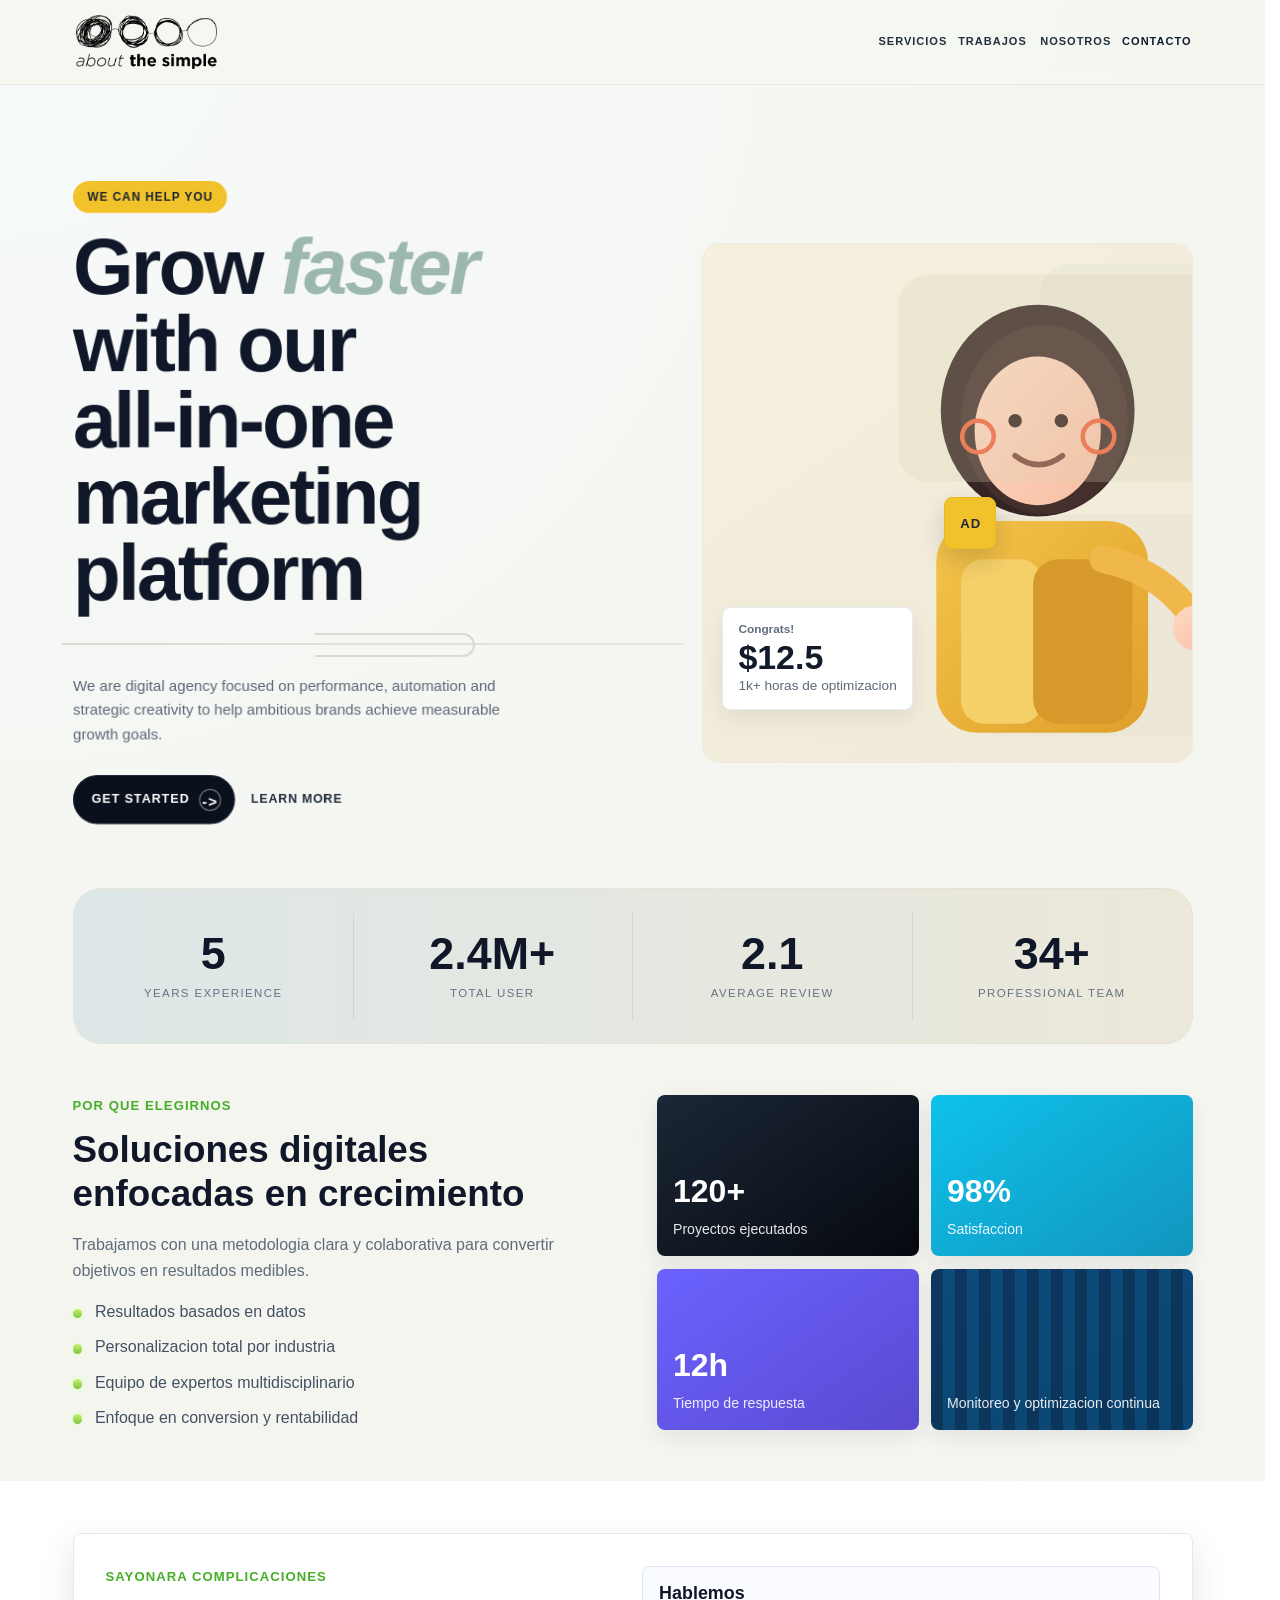
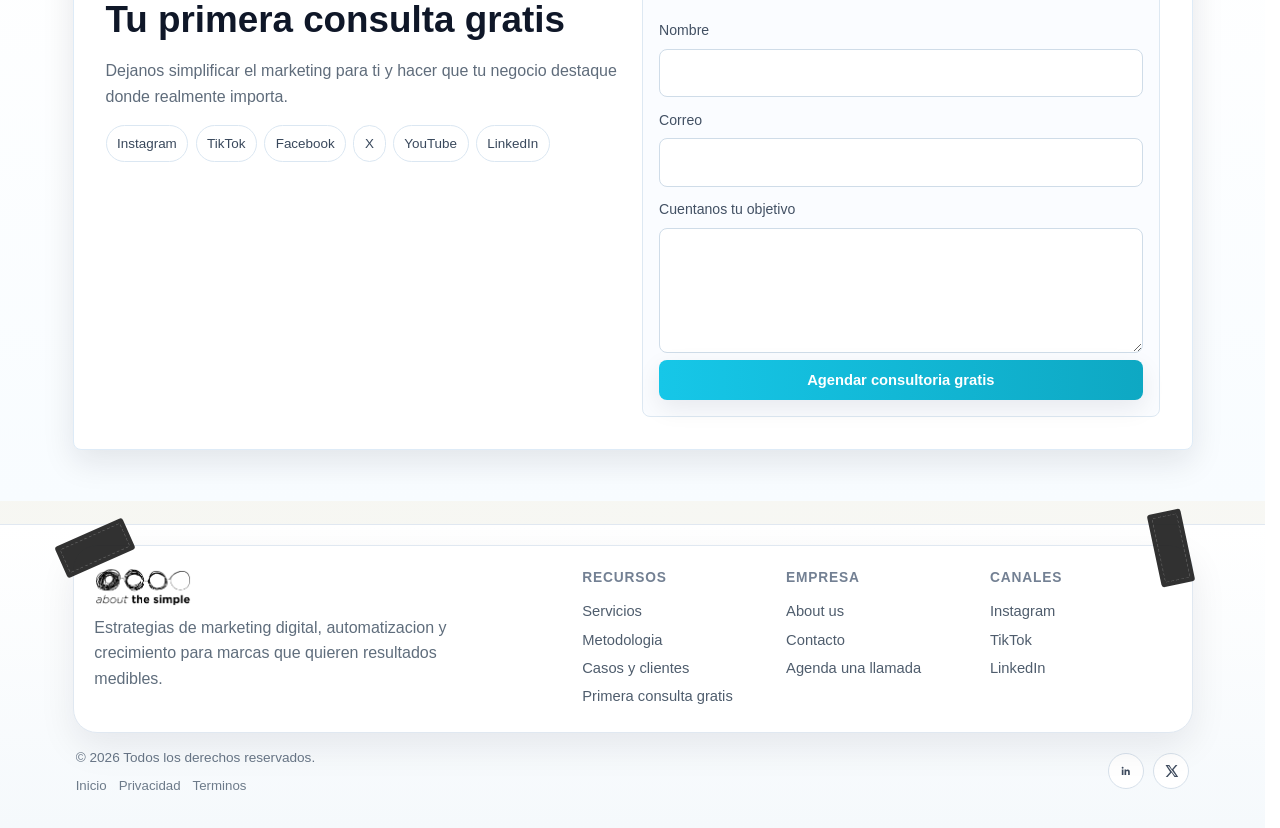
==== AboutTheSimple/index.html @ 00729fb2 "Cambios" ====
<!doctype html>
<html lang="es">

<head>
  <meta charset="utf-8" />
  <meta name="viewport" content="width=device-width, initial-scale=1" />
  <title>About the Simple | Marketing Digital Estrategico</title>
  <meta name="description"
    content="About the Simple impulsa marcas con estrategias digitales personalizadas: publicidad, contenido, estrategia, automatizacion, desarrollo web y hosting." />
  <meta name="keywords"
    content="marketing digital, estrategia digital, google ads, meta ads, seo, automatizacion, desarrollo web, hosting, panama" />
  <meta name="author" content="About the Simple" />
  <meta name="theme-color" content="#16c7e8" />
  <meta name="robots" content="index,follow,max-image-preview:large" />
  <link rel="canonical" href="https://aboutthesimple.com/" />

  <meta property="og:type" content="website" />
  <meta property="og:title" content="About the Simple | Menos ruido, mas impacto" />
  <meta property="og:description"
    content="Potenciamos marcas con estrategias digitales personalizadas y data-driven." />
  <meta property="og:url" content="https://aboutthesimple.com/" />
  <meta property="og:image" content="https://aboutthesimple.com/assets/hero-abstract.svg" />
  <meta property="og:locale" content="es_PA" />

  <meta name="twitter:card" content="summary_large_image" />
  <meta name="twitter:title" content="About the Simple | Marketing Digital Estrategico" />
  <meta name="twitter:description"
    content="Publicidad, contenido, estrategia, automatizacion y desarrollo web para crecer con resultados medibles." />
  <meta name="twitter:image" content="https://aboutthesimple.com/assets/hero-abstract.svg" />

  <link rel="preload" href="styles.css" as="style" />
  <link rel="stylesheet" href="styles.css" />
  <script defer src="script.js"></script>

  <script type="application/ld+json">
      {
        "@context": "https://schema.org",
        "@graph": [
          {
            "@type": "Organization",
            "@id": "https://aboutthesimple.com/#organization",
            "name": "About the Simple",
            "url": "https://aboutthesimple.com/",
            "logo": "https://aboutthesimple.com/assets/logo-client-01.svg",
            "email": "info@aboutthesimple.com",
            "telephone": "+50764019195",
            "sameAs": [
              "https://instagram.com/aboutthesimple",
              "https://www.tiktok.com/@about.thesimple",
              "https://facebook.com/aboutthesimple",
              "https://www.linkedin.com/company/aboutthesimple"
            ]
          },
          {
            "@type": "WebSite",
            "@id": "https://aboutthesimple.com/#website",
            "url": "https://aboutthesimple.com/",
            "name": "About the Simple",
            "publisher": {
              "@id": "https://aboutthesimple.com/#organization"
            }
          },
          {
            "@type": "Service",
            "serviceType": "Marketing Digital y Desarrollo Web",
            "provider": {
              "@id": "https://aboutthesimple.com/#organization"
            },
            "areaServed": "Panama",
            "hasOfferCatalog": {
              "@type": "OfferCatalog",
              "name": "Servicios Digitales",
              "itemListElement": [
                { "@type": "Offer", "name": "Consultoria estrategica" },
                { "@type": "Offer", "name": "Publicidad y performance" },
                { "@type": "Offer", "name": "SEO y contenido" },
                { "@type": "Offer", "name": "Desarrollo web y hosting" },
                { "@type": "Offer", "name": "Automatizacion y lead management" }
              ]
            }
          }
        ]
      }
    </script>
</head>

<body>
  <a class="skip-link" href="#contenido">Saltar al contenido</a>

  <!-- Header and primary navigation -->
  <header class="site-header" id="inicio">
    <div class="container nav-wrap">
      <nav class="floating-nav nav-left" aria-label="Navegacion izquierda">
        <a href="servicios.html">Servicios</a>
        <a href="trabajos.html">Trabajos</a>
      </nav>

      <a class="brand" href="index.html#inicio" aria-label="Ir al inicio de About the Simple">
        <img class="brand-logo" src="assets/about-the-simple-logo-transparent.png" width="794" height="324"
          alt="About the Simple" />
      </a>

      <nav class="floating-nav nav-right" aria-label="Navegacion derecha">
        <a href="nosotros.html">Nosotros</a>
        <a href="#contacto">Contacto</a>
      </nav>

      <button class="menu-toggle" type="button" aria-expanded="false" aria-controls="site-nav"
        aria-label="Abrir menu principal">
        <span></span>
        <span></span>
        <span></span>
      </button>

      <nav id="site-nav" class="site-nav" aria-label="Navegacion principal">
        <a href="servicios.html">Servicios</a>
        <a href="trabajos.html">Trabajos</a>
        <a href="nosotros.html">Nosotros</a>
        <a href="#contacto">Contacto</a>
      </nav>
    </div>
  </header>
  <button class="menu-backdrop" type="button" aria-label="Cerrar menu principal" hidden></button>

  <main id="contenido">
    <!-- Hero -->
    <section class="hero section">
      <div class="container hero-grid">
        <div class="hero-copy hero-bounce">
          <p class="hero-chip">WE CAN HELP YOU</p>
          <h1>
            Grow <span class="hero-highlight">faster</span> with our all-in-one marketing
            platform
          </h1>
          <div class="hero-flow" aria-hidden="true">
            <span></span>
          </div>
          <p class="lead">
            We are digital agency focused on performance, automation and strategic creativity to
            help ambitious brands achieve measurable growth goals.
          </p>
          <div class="hero-actions">
            <a class="hero-primary" href="#contacto">
              Get started
              <span aria-hidden="true">-></span>
            </a>
            <a class="hero-secondary" href="servicios.html">Learn more</a>
          </div>
        </div>

        <figure class="hero-media reveal">
          <img src="assets/hero-portrait.svg" width="640" height="460"
            alt="Mujer sonriendo representando crecimiento de marca y resultados de marketing" />
          <figcaption class="hero-note hero-note-metric">
            <small>Congrats!</small>
            <strong>$12.5</strong>
            <span>1k+ horas de optimizacion</span>
          </figcaption>
          <div class="hero-note hero-note-mini" aria-hidden="true">AD</div>
        </figure>
      </div>
    </section>

    <!-- Quick trust metrics -->
    <section class="stats-strip" aria-label="Metricas destacadas">
      <div class="container stats-shell reveal">
        <div class="stats-grid">
          <article class="stat reveal">
            <p class="stat-value" data-counter="12" data-suffix="">0</p>
            <p class="stat-label">Years experience</p>
          </article>
          <article class="stat reveal">
            <p class="stat-value" data-counter="5.6" data-suffix="M+" data-decimals="1">0</p>
            <p class="stat-label">Total user</p>
          </article>
          <article class="stat reveal">
            <p class="stat-value" data-counter="4.8" data-suffix="" data-decimals="1">0</p>
            <p class="stat-label">Average review</p>
          </article>
          <article class="stat reveal">
            <p class="stat-value" data-counter="80" data-suffix="+">0</p>
            <p class="stat-label">Professional team</p>
          </article>
        </div>
      </div>
    </section>

    <!-- Why choose us -->
    <section id="proceso" class="section">
      <div class="container split">
        <div class="reveal">
          <p class="eyebrow">Por que elegirnos</p>
          <h2>Soluciones digitales enfocadas en crecimiento</h2>
          <p>
            Trabajamos con una metodologia clara y colaborativa para convertir objetivos en
            resultados medibles.
          </p>
          <ul class="check-list">
            <li>Resultados basados en datos</li>
            <li>Personalizacion total por industria</li>
            <li>Equipo de expertos multidisciplinario</li>
            <li>Enfoque en conversion y rentabilidad</li>
          </ul>
        </div>

        <div class="kpi-grid reveal" aria-label="Indicadores destacados">
          <article class="kpi kpi-dark">
            <p>120+</p>
            <span>Proyectos ejecutados</span>
          </article>
          <article class="kpi kpi-cyan">
            <p>98%</p>
            <span>Satisfaccion</span>
          </article>
          <article class="kpi kpi-purple">
            <p>12h</p>
            <span>Tiempo de respuesta</span>
          </article>
          <article class="kpi kpi-image">
            <span>Monitoreo y optimizacion continua</span>
          </article>
        </div>
      </div>
    </section>

    <!-- Contact CTA -->
    <section id="contacto" class="section cta-section">
      <div class="container cta-shell reveal">
        <div>
          <p class="eyebrow">Sayonara complicaciones</p>
          <h2>Tu primera consulta gratis</h2>
          <p>
            Dejanos simplificar el marketing para ti y hacer que tu negocio destaque donde
            realmente importa.
          </p>
          <ul class="social-list" aria-label="Redes sociales de About the Simple">
            <li><a href="https://instagram.com/aboutthesimple" aria-label="Instagram">Instagram</a></li>
            <li><a href="https://tiktok.com/@about.thesimple" aria-label="TikTok">TikTok</a></li>
            <li><a href="https://facebook.com/aboutthesimple" aria-label="Facebook">Facebook</a></li>
            <li><a href="https://x.com/aboutthesimple" aria-label="X">X</a></li>
            <li><a href="https://youtube.com/@aboutthesimple" aria-label="YouTube">YouTube</a></li>
            <li><a href="https://linkedin.com/company/aboutthesimple" aria-label="LinkedIn">LinkedIn</a></li>
          </ul>
        </div>

        <form class="contact-form" action="#" method="post" novalidate>
          <h3>Hablemos</h3>
          <label for="nombre">Nombre</label>
          <input id="nombre" name="nombre" type="text" autocomplete="name" required />

          <label for="correo">Correo</label>
          <input id="correo" name="correo" type="email" autocomplete="email" required />

          <label for="mensaje">Cuentanos tu objetivo</label>
          <textarea id="mensaje" name="mensaje" rows="4" required></textarea>

          <button class="btn" type="submit">Agendar consultoria gratis</button>
        </form>
      </div>
    </section>
  </main>

  <footer class="site-footer taped-footer">
    <div class="container taped-shell reveal">
      <span class="tape tape-left" aria-hidden="true"></span>
      <span class="tape tape-right" aria-hidden="true"></span>

      <div class="taped-main">
        <div class="taped-brand">
          <a class="brand-link" href="index.html#inicio" aria-label="About the Simple">
            <img class="brand-logo brand-logo-footer" src="assets/about-the-simple-logo-transparent.png" width="794"
              height="324" alt="About the Simple" />
          </a>
          <p>
            Estrategias de marketing digital, automatizacion y crecimiento para marcas que quieren
            resultados medibles.
          </p>
        </div>

        <div class="taped-links">
          <div>
            <h4>Recursos</h4>
            <a href="servicios.html">Servicios</a>
            <a href="#proceso">Metodologia</a>
            <a href="trabajos.html">Casos y clientes</a>
            <a href="#contacto">Primera consulta gratis</a>
          </div>
          <div>
            <h4>Empresa</h4>
            <a href="nosotros.html">About us</a>
            <a href="mailto:info@aboutthesimple.com">Contacto</a>
            <a href="#contacto">Agenda una llamada</a>
          </div>
          <div>
            <h4>Canales</h4>
            <a href="https://instagram.com/aboutthesimple">Instagram</a>
            <a href="https://tiktok.com/@about.thesimple">TikTok</a>
            <a href="https://linkedin.com/company/aboutthesimple">LinkedIn</a>
          </div>
        </div>
      </div>
    </div>

    <div class="container taped-bottom">
      <div class="bottom-left">
        <p>&copy; <span id="year"></span> Todos los derechos reservados.</p>
        <div class="legal-links">
          <a href="#inicio">Inicio</a>
          <a href="#contacto">Privacidad</a>
          <a href="#contacto">Terminos</a>
        </div>
      </div>

      <div class="footer-social">
        <a href="https://linkedin.com/company/aboutthesimple" target="_blank" rel="noopener noreferrer"
          aria-label="LinkedIn de About the Simple" title="LinkedIn">
          <svg viewBox="0 0 24 24" aria-hidden="true">
            <path
              d="M6.94 8.5a1.44 1.44 0 1 1 0-2.88 1.44 1.44 0 0 1 0 2.88ZM5.7 9.9h2.5v8.2H5.7V9.9Zm4.04 0h2.4v1.12h.03c.34-.64 1.17-1.32 2.42-1.32 2.6 0 3.08 1.7 3.08 3.92v4.48h-2.5v-3.97c0-.95-.02-2.17-1.33-2.17-1.33 0-1.54 1.03-1.54 2.1v4.04h-2.56V9.9Z" />
          </svg>
        </a>
        <a href="https://x.com/aboutthesimple" target="_blank" rel="noopener noreferrer"
          aria-label="X de About the Simple" title="X">
          <svg viewBox="0 0 24 24" aria-hidden="true">
            <path
              d="M18.9 3h2.8l-6.1 7 7.2 11h-5.6l-4.4-6.8-5.9 6.8H4.1l6.6-7.6L3.8 3h5.7l4 6.2L18.9 3Zm-1 16.2h1.6L8.7 4.7H7l10.9 14.5Z" />
          </svg>
        </a>
      </div>
    </div>
  </footer>
</body>

</html>
---- AboutTheSimple/styles.css ----
:root {
  --bg: #ffffff;
  --bg-soft: #f2f5f8;
  --surface: #ffffff;
  --text: #0f1728;
  --muted: #5f6c7b;
  --border: #d8e0e8;
  --accent: #16c7e8;
  --accent-soft: #e5fbff;
  --accent-lime: #c5f26f;
  --accent-purple: #6a5eff;
  --shadow-soft: 0 12px 32px rgba(15, 23, 40, 0.1);
  --shadow-card: 0 8px 24px rgba(8, 15, 35, 0.08);
  --radius: 8px;
  --container: min(1120px, 92vw);
  --space-1: clamp(0.6rem, 1vw, 0.85rem);
  --space-2: clamp(0.9rem, 1.5vw, 1.25rem);
  --space-3: clamp(1.2rem, 2vw, 1.75rem);
  --space-4: clamp(1.8rem, 2.8vw, 2.5rem);
  --space-5: clamp(2.4rem, 4vw, 4.2rem);
}

/* Base reset and page scaffolding */
*,
*::before,
*::after {
  box-sizing: border-box;
}

html {
  scroll-behavior: smooth;
  scrollbar-gutter: stable;
}

body {
  margin: 0;
  font-family: "Sora", "Space Grotesk", "Aptos", "Trebuchet MS", sans-serif;
  color: var(--text);
  background: radial-gradient(circle at 0% 0%, #f7fafb 0%, #f4f5ef 45%, #f8f8f5 100%) no-repeat;
  line-height: 1.6;
}

body.nav-open {
  overflow: hidden;
  touch-action: none;
}

img {
  display: block;
  max-width: 100%;
  height: auto;
}

a {
  color: inherit;
  text-decoration: none;
}

.container {
  width: var(--container);
  margin-inline: auto;
}

.section {
  padding: var(--space-5) 0;
}

.section-soft {
  background: var(--bg-soft);
}

.skip-link {
  position: absolute;
  left: 0;
  top: -100%;
  background: var(--text);
  color: #fff;
  padding: 0.7rem 1rem;
  z-index: 9999;
}

.skip-link:focus {
  top: 0;
}

.site-header {
  position: sticky;
  top: 0;
  z-index: 120;
  background: rgba(246, 247, 241, 0.82);
  backdrop-filter: blur(6px);
  border-bottom: 1px solid #e8e9e0;
}

.nav-wrap {
  position: relative;
  display: flex;
  align-items: center;
  justify-content: flex-start;
  gap: 0.32rem;
  min-height: 84px;
}

.brand {
  position: static;
  display: inline-flex;
  align-items: center;
  justify-content: center;
  line-height: 0;
  order: 1;
  margin-right: auto;
}

.brand-logo {
  display: block;
  width: auto;
  height: 60px;
  filter: invert(1);
}

.brand-logo-footer {
  height: 40px;
}

.brand-mark {
  width: 18px;
  height: 18px;
  border-radius: 2px;
  background: linear-gradient(135deg, #f2c62f 0%, #dbac0b 100%);
  transform: rotate(45deg);
}

.floating-nav {
  position: static;
  display: flex;
  align-items: center;
  gap: clamp(0.28rem, 0.7vw, 0.62rem);
}

.nav-left {
  order: 2;
  margin-right: 0.2rem;
}

.nav-right {
  order: 3;
  margin-left: 0.2rem;
}

.floating-nav a {
  color: #222f40;
  font-weight: 700;
  font-size: 0.69rem;
  letter-spacing: 0.09em;
  text-transform: uppercase;
  white-space: nowrap;
  padding: 0.14rem 0.06rem;
  border: 0;
  background: transparent;
  transition: color 0.25s ease;
}

.floating-nav a:hover,
.floating-nav a.is-active {
  color: #101b2f;
}

.site-nav {
  position: fixed;
  top: 0;
  right: 0;
  width: min(280px, 82vw);
  height: 100dvh;
  display: flex;
  flex-direction: column;
  align-items: stretch;
  gap: 0.35rem;
  padding: 5.1rem 1rem 1rem;
  background: rgba(255, 255, 255, 0.97);
  backdrop-filter: blur(9px);
  border-left: 1px solid #dbe5ee;
  box-shadow: -24px 0 40px rgba(15, 23, 42, 0.13);
  transform: translateX(106%);
  opacity: 0;
  pointer-events: none;
  transition:
    transform 0.45s cubic-bezier(0.22, 1, 0.36, 1),
    opacity 0.3s ease;
  z-index: 75;
}

.site-nav.is-open {
  transform: translateX(0);
  opacity: 1;
  pointer-events: auto;
}

.site-nav a {
  color: #4e5a68;
  font-weight: 600;
  font-size: 1rem;
  padding: 0.75rem 0.7rem;
  border-radius: 8px;
  background: #ffffff;
  border: 1px solid #e2e9f0;
  box-shadow: 0 4px 14px rgba(15, 23, 42, 0.05);
  transform: translateX(18px);
  opacity: 0;
  transition:
    color 0.2s ease,
    transform 0.35s ease,
    opacity 0.35s ease,
    background-color 0.2s ease;
}

.site-nav a:hover,
.site-nav a.is-active {
  color: var(--text);
  background: #f4fbff;
}

.site-nav.is-open a {
  transform: translateX(0);
  opacity: 1;
}

.site-nav.is-open a:nth-child(1) {
  transition-delay: 0.08s;
}

.site-nav.is-open a:nth-child(2) {
  transition-delay: 0.14s;
}

.site-nav.is-open a:nth-child(3) {
  transition-delay: 0.2s;
}

.site-nav.is-open a:nth-child(4) {
  transition-delay: 0.26s;
}

.site-nav.is-open a:nth-child(5) {
  transition-delay: 0.32s;
}

.site-nav .btn {
  margin-top: 0.35rem;
  text-decoration: none;
  color: #fff;
  border: 0;
  box-shadow: var(--shadow-card);
}

.site-nav .btn:hover,
.site-nav .btn:focus-visible,
.site-nav .btn.is-active {
  color: #fff;
  background: linear-gradient(90deg, var(--accent) 0%, #0ea8c3 100%);
}

.menu-toggle {
  display: none;
  width: 44px;
  height: 44px;
  border-radius: var(--radius);
  border: 1px solid #dce7f1;
  background: rgba(255, 255, 255, 0.96);
  padding: 0.7rem;
  cursor: pointer;
  position: fixed;
  top: 18px;
  right: max(1.1rem, calc((100vw - var(--container)) / 2));
  z-index: 95;
  transition:
    background-color 0.2s ease,
    border-color 0.2s ease,
    opacity 0.35s ease,
    transform 0.45s cubic-bezier(0.22, 1, 0.36, 1);
}

.menu-toggle span {
  display: block;
  position: absolute;
  left: 10px;
  width: 22px;
  height: 2px;
  margin: 0;
  background: #243046;
  transition: transform 0.3s ease, opacity 0.2s ease, top 0.2s ease;
}

.menu-toggle span:nth-child(1) {
  top: 13px;
}

.menu-toggle span:nth-child(2) {
  top: 20px;
}

.menu-toggle span:nth-child(3) {
  top: 27px;
}

.menu-toggle.is-open {
  background: rgba(255, 255, 255, 0.96);
  border-color: #dce7f1;
}

.menu-toggle.is-open span:nth-child(1) {
  top: 20px;
  transform: rotate(45deg);
}

.menu-toggle.is-open span:nth-child(2) {
  opacity: 0;
}

.menu-toggle.is-open span:nth-child(3) {
  top: 20px;
  transform: rotate(-45deg);
}

.menu-backdrop {
  position: fixed;
  inset: 0;
  border: 0;
  padding: 0;
  background: rgba(7, 15, 29, 0.3);
  backdrop-filter: blur(2px);
  opacity: 0;
  pointer-events: none;
  transition: opacity 0.28s ease;
  z-index: 70;
}

.menu-backdrop.is-open {
  opacity: 1;
  pointer-events: auto;
}

/* Hero */
.hero {
  position: relative;
  padding-top: clamp(2.8rem, 7.5vw, 6.1rem);
  padding-bottom: clamp(2.6rem, 5vw, 4rem);
}

.hero-grid {
  display: grid;
  grid-template-columns: 1.08fr 0.92fr;
  align-items: center;
  gap: clamp(2rem, 4.2vw, 3.4rem);
}

.hero-bounce {
  opacity: 0;
  will-change: transform, opacity;
  animation: hero-slide-bounce 1.15s cubic-bezier(0.22, 1, 0.36, 1) 0.12s forwards;
}

.hero-chip {
  display: inline-flex;
  align-items: center;
  margin: 0 0 1rem;
  padding: 0.42rem 0.9rem;
  border-radius: 999px;
  background: #f2c22a;
  color: #1d2431;
  font-weight: 800;
  font-size: 0.74rem;
  letter-spacing: 0.08em;
  text-transform: uppercase;
}

.eyebrow {
  margin: 0 0 0.7rem;
  color: #44af26;
  font-weight: 700;
  font-size: 0.82rem;
  text-transform: uppercase;
  letter-spacing: 0.08em;
}

h1,
h2,
h3 {
  margin: 0;
  font-family: "Space Grotesk", "Sora", "Aptos", sans-serif;
  line-height: 1.2;
  text-wrap: balance;
}

h1 {
  font-size: clamp(2.4rem, 6.1vw, 5.35rem);
  line-height: 0.98;
  letter-spacing: -0.035em;
  max-width: 9.8ch;
}

.hero-highlight {
  color: #9bb7b0;
  font-style: italic;
  font-weight: 700;
}

.hero-flow {
  margin: 1.45rem 0 1.2rem;
  height: 20px;
  position: relative;
}

.hero-flow::before {
  content: "";
  position: absolute;
  left: -2%;
  right: -6%;
  top: 8px;
  height: 2px;
  background: linear-gradient(90deg, #d8dad4, #e6e7de);
}

.hero-flow span {
  position: absolute;
  left: 42%;
  top: -2px;
  width: 160px;
  height: 24px;
  border: 2px solid #d8dad4;
  border-left: 0;
  border-radius: 0 999px 999px 0;
  background: transparent;
}

h2 {
  font-size: clamp(1.55rem, 3vw, 2.3rem);
  margin-bottom: 1rem;
}

h3 {
  font-size: 1.12rem;
  margin-bottom: 0.5rem;
}

p {
  margin: 0;
  color: var(--muted);
}

.lead {
  margin-top: 0.3rem;
  max-width: 52ch;
  color: #5f6878;
  font-size: 0.94rem;
}

.hero-actions {
  display: flex;
  flex-wrap: wrap;
  align-items: center;
  gap: 1rem;
  margin-top: 1.8rem;
}

.hero-primary {
  display: inline-flex;
  align-items: center;
  gap: 0.58rem;
  background: #0b111c;
  color: #fff;
  border-radius: 999px;
  border: 1px solid #151e2e;
  padding: 0.78rem 0.82rem 0.78rem 1.1rem;
  font-weight: 700;
  font-size: 0.78rem;
  letter-spacing: 0.08em;
  text-transform: uppercase;
}

.hero-primary span {
  display: inline-grid;
  place-items: center;
  width: 22px;
  height: 22px;
  border-radius: 999px;
  border: 1px solid rgba(255, 255, 255, 0.45);
  font-size: 0.94rem;
}

.hero-secondary {
  color: #202d3d;
  font-weight: 700;
  letter-spacing: 0.07em;
  text-transform: uppercase;
  font-size: 0.77rem;
}

.hero-secondary:hover,
.hero-secondary:focus-visible {
  color: #0f1728;
}

.btn {
  display: inline-flex;
  align-items: center;
  justify-content: center;
  gap: 0.45rem;
  background: linear-gradient(90deg, var(--accent) 0%, #0ea8c3 100%);
  color: #fff;
  border: 0;
  border-radius: var(--radius);
  padding: 0.75rem 1.15rem;
  font-weight: 700;
  font-size: 0.92rem;
  cursor: pointer;
  box-shadow: var(--shadow-card);
  transition: transform 0.2s ease, box-shadow 0.2s ease;
}

.btn:hover,
.btn:focus-visible {
  transform: translateY(-1px);
  box-shadow: 0 12px 24px rgba(22, 199, 232, 0.25);
}

.btn-sm {
  padding: 0.62rem 0.9rem;
  font-size: 0.85rem;
}

.btn-ghost {
  margin-top: 1.2rem;
  background: #fff;
  color: #0f1728;
  border: 1px solid #cfdae5;
  box-shadow: none;
}

.text-link {
  color: #334155;
  text-decoration: underline;
  text-decoration-color: #bccad8;
  text-underline-offset: 3px;
  font-weight: 600;
}

.hero-media {
  margin: 0;
  position: relative;
  border-radius: 18px;
  overflow: hidden;
  background: linear-gradient(145deg, #eee7d2, #f7f5eb);
  border: 1px solid #eee9d9;
  min-height: 520px;
  display: grid;
  align-items: end;
}

.hero-media::before {
  content: "";
  position: absolute;
  top: 6%;
  right: -10%;
  width: 70%;
  height: 40%;
  border-radius: 30px;
  background: rgba(215, 208, 177, 0.25);
}

.hero-media img {
  border-radius: 0;
  box-shadow: none;
  border: 0;
  width: 100%;
  height: 100%;
  object-fit: cover;
}

.hero-note {
  position: absolute;
  left: clamp(0.6rem, 2vw, 1.2rem);
  bottom: 10%;
  background: #fff;
  border-radius: var(--radius);
  border: 1px solid #e5ebf1;
  box-shadow: var(--shadow-card);
  padding: 0.75rem 0.95rem;
  color: #2a3a4b;
  font-weight: 600;
}

.hero-note span {
  display: block;
  font-weight: 400;
  color: #5b6978;
  font-size: 0.85rem;
}

.hero-note-metric small {
  display: block;
  font-size: 0.74rem;
  color: #5f6d7f;
}

.hero-note-metric strong {
  display: block;
  margin-top: 0.12rem;
  font-size: 2.12rem;
  color: #121b2a;
  line-height: 1;
}

.hero-note-mini {
  left: auto;
  right: 40%;
  bottom: 41%;
  width: 52px;
  height: 52px;
  display: grid;
  place-items: center;
  font-size: 0.82rem;
  letter-spacing: 0.08em;
  font-weight: 800;
  color: #1f2a3c;
  background: #f2c22a;
  border-color: #e8ba24;
  box-shadow: 0 10px 24px rgba(36, 38, 45, 0.18);
}

.stats-strip {
  background: transparent;
  border: 0;
}

.stats-shell {
  border-radius: 28px;
  overflow: hidden;
  border: 1px solid #e4e2d6;
  background: linear-gradient(90deg, #dde7e7 0%, #ece8da 100%);
}

.stats-grid {
  min-height: 154px;
  display: grid;
  align-items: center;
  grid-template-columns: repeat(4, 1fr);
  gap: 0;
}

.stat {
  text-align: center;
  padding: 1.1rem 0.9rem;
  border-right: 1px solid rgba(54, 69, 86, 0.1);
}

.stat:last-child {
  border-right: 0;
}

.stat-value {
  margin-bottom: 0.55rem;
  color: var(--text);
  font-weight: 800;
  font-size: clamp(1.9rem, 4vw, 2.8rem);
  line-height: 1;
}

.stat-label {
  font-size: 0.72rem;
  color: #667384;
  letter-spacing: 0.12em;
  text-transform: uppercase;
}

/* Shared card and grid patterns */
.split {
  display: grid;
  grid-template-columns: repeat(2, minmax(0, 1fr));
  gap: clamp(1.4rem, 4vw, 3rem);
}

.stack {
  display: grid;
  gap: 0.9rem;
}

.about-stack {
  perspective: 1000px;
}

.about-stack .surface-card {
  transform-origin: top center;
  will-change: transform, opacity, clip-path;
}

.surface-card {
  position: relative;
  overflow: hidden;
  padding: 1.1rem;
  border-radius: var(--radius);
  border: 1px solid #e2e9f0;
  background: #fff;
  box-shadow: var(--shadow-card);
}

.surface-card::after,
.service-card::after {
  content: "";
  position: absolute;
  inset: -40% auto -40% -60%;
  width: 44%;
  background: linear-gradient(95deg, transparent 0%, rgba(255, 255, 255, 0.55) 50%, transparent 100%);
  transform: translateX(-160%) rotate(8deg);
  transition: transform 0.85s ease;
  pointer-events: none;
}

.section-head {
  max-width: 76ch;
  margin-bottom: 1.7rem;
}

.service-grid {
  display: grid;
  grid-template-columns: repeat(2, minmax(0, 1fr));
  gap: 1rem;
}

.service-card {
  position: relative;
  overflow: hidden;
  padding: 1.2rem;
  border-radius: var(--radius);
  border: 1px solid #dce5ee;
  background: #fff;
  box-shadow: var(--shadow-card);
}

.service-card p {
  margin-bottom: 0.85rem;
}

.tag-flow {
  margin: 1.4rem 0 0;
  padding: 0;
  list-style: none;
  display: flex;
  flex-wrap: wrap;
  gap: 0.7rem;
}

.tag-flow li {
  border-radius: var(--radius);
  background: #f7fbff;
  border: 1px solid #dbe9f4;
  padding: 0.55rem 0.72rem;
  font-size: 0.86rem;
  color: #435265;
}

.check-list {
  list-style: none;
  padding: 0;
  margin: 1rem 0 0;
  display: grid;
  gap: 0.6rem;
}

.check-list li {
  position: relative;
  padding-left: 1.4rem;
  color: #445163;
}

.check-list li::before {
  content: "";
  position: absolute;
  left: 0;
  top: 0.6rem;
  width: 0.6rem;
  height: 0.6rem;
  border-radius: 50%;
  background: linear-gradient(180deg, var(--accent-lime), #7ec53b);
  box-shadow: 0 0 0 4px #eef8e4;
}

.kpi-grid {
  display: grid;
  grid-template-columns: repeat(2, minmax(0, 1fr));
  gap: 0.8rem;
}

.kpi {
  min-height: 152px;
  border-radius: var(--radius);
  color: #fff;
  padding: 1rem;
  display: grid;
  align-content: end;
  box-shadow: var(--shadow-card);
}

.kpi p {
  font-size: 2rem;
  font-weight: 800;
  color: #fff;
}

.kpi span {
  color: rgba(255, 255, 255, 0.9);
  font-size: 0.88rem;
}

.kpi-dark {
  background: linear-gradient(145deg, #1b2736, #06090f);
}

.kpi-cyan {
  background: linear-gradient(145deg, #0ec2eb, #1295be);
}

.kpi-purple {
  background: linear-gradient(145deg, #6b62ff, #5a4ad0);
}

.kpi-image {
  background:
    linear-gradient(145deg, rgba(15, 30, 64, 0.45), rgba(8, 22, 50, 0.45)),
    repeating-linear-gradient(
      90deg,
      #0c4c79 0,
      #0c4c79 12px,
      #0d6ea9 12px,
      #0d6ea9 24px
    );
}

.logo-grid {
  display: grid;
  grid-template-columns: repeat(3, minmax(0, 1fr));
  gap: 0.9rem;
}

.logo-card {
  width: 100%;
  border: 1px solid #dde5ee;
  border-radius: var(--radius);
  box-shadow: var(--shadow-card);
  background: #fff;
}

.surface-card,
.service-card,
.kpi,
.logo-card {
  transition:
    transform 0.45s cubic-bezier(0.22, 1, 0.36, 1),
    box-shadow 0.45s cubic-bezier(0.22, 1, 0.36, 1),
    border-color 0.3s ease;
  will-change: transform;
}

.surface-card:hover,
.service-card:hover,
.logo-card:hover,
.kpi:hover {
  transform: translateY(-7px) scale(1.01);
  box-shadow: 0 18px 36px rgba(8, 15, 35, 0.14);
}

.surface-card:hover::after,
.service-card:hover::after {
  transform: translateX(340%) rotate(8deg);
}

.surface-card:hover,
.service-card:hover,
.logo-card:hover {
  border-color: #c7d9e8;
}

.cta-section {
  background: linear-gradient(180deg, #ffffff 0%, #f8fcff 100%);
}

.cta-shell {
  border: 1px solid #deebf7;
  border-radius: var(--radius);
  background: #fff;
  box-shadow: var(--shadow-soft);
  padding: clamp(1.2rem, 3vw, 2rem);
  display: grid;
  grid-template-columns: 1fr 1fr;
  gap: 1.2rem;
}

.social-list {
  margin: 1rem 0 0;
  list-style: none;
  padding: 0;
  display: flex;
  flex-wrap: wrap;
  gap: 0.45rem;
}

.social-list a {
  display: inline-flex;
  align-items: center;
  border: 1px solid #dbe7f2;
  border-radius: 999px;
  padding: 0.42rem 0.66rem;
  font-size: 0.84rem;
  color: #39485c;
}

.contact-form {
  border: 1px solid #dde8f2;
  border-radius: var(--radius);
  background: #fafcff;
  padding: 1rem;
  display: grid;
  gap: 0.45rem;
}

.contact-form h3 {
  margin-bottom: 0.25rem;
}

.contact-form label {
  font-size: 0.88rem;
  color: #425063;
  margin-top: 0.25rem;
}

.contact-form input,
.contact-form textarea {
  width: 100%;
  border: 1px solid #cfdce8;
  border-radius: 8px;
  font: inherit;
  padding: 0.65rem 0.72rem;
  background: #fff;
}

.contact-form input:focus-visible,
.contact-form textarea:focus-visible,
.btn:focus-visible,
.hero-primary:focus-visible,
.floating-nav a:focus-visible,
.site-nav a:focus-visible,
.text-link:focus-visible,
.social-list a:focus-visible {
  outline: 3px solid rgba(22, 199, 232, 0.28);
  outline-offset: 2px;
}

.taped-footer {
  margin-top: 1.4rem;
  border-top: 1px solid #e1e8f1;
  padding: 1.3rem 0 2rem;
  background: linear-gradient(180deg, #ffffff 0%, #f5f9fc 100%);
}

.taped-shell {
  position: relative;
  border-radius: 24px;
  border: 1px solid #e0e8f1;
  background: #ffffff;
  box-shadow: 0 14px 36px rgba(8, 15, 35, 0.08);
  padding: clamp(1rem, 2vw, 1.3rem);
}

.tape {
  position: absolute;
  top: -15px;
  width: 74px;
  height: 34px;
  background: #222;
  opacity: 0.93;
  pointer-events: none;
  border-radius: 3px;
}

.tape::before {
  content: "";
  position: absolute;
  inset: 4px;
  border: 1px dashed rgba(255, 255, 255, 0.18);
  border-radius: 2px;
}

.tape-left {
  left: -16px;
  transform: rotate(-24deg);
}

.tape-right {
  right: -16px;
  transform: rotate(78deg);
}

.taped-main {
  display: grid;
  grid-template-columns: minmax(0, 1.1fr) minmax(0, 1.4fr);
  gap: clamp(1rem, 2vw, 2rem);
  align-items: start;
}

.brand-link {
  display: inline-flex;
  align-items: center;
  line-height: 0;
  margin-bottom: 0.45rem;
}

.taped-brand p {
  max-width: 44ch;
  color: #5f6d7c;
}

.taped-links {
  display: grid;
  grid-template-columns: repeat(3, minmax(0, 1fr));
  gap: clamp(0.9rem, 1.8vw, 1.6rem);
}

.taped-links h4 {
  margin: 0 0 0.55rem;
  font-size: 0.86rem;
  text-transform: uppercase;
  letter-spacing: 0.06em;
  color: #738093;
}

.taped-links a {
  display: block;
  font-size: 0.92rem;
  color: #4f5d6d;
  padding: 0.15rem 0;
  width: fit-content;
  transition: color 0.2s ease;
}

.taped-links a:hover {
  color: #132034;
}

.taped-bottom {
  display: flex;
  justify-content: space-between;
  align-items: center;
  gap: 1rem;
  margin-top: 0.85rem;
  padding: 0 0.2rem;
}

.bottom-left p {
  margin: 0;
  font-size: 0.85rem;
  color: #687687;
}

.legal-links {
  margin-top: 0.42rem;
  display: flex;
  flex-wrap: wrap;
  gap: 0.75rem;
}

.legal-links a {
  font-size: 0.83rem;
  color: #6d7b8a;
}

.footer-social {
  display: flex;
  align-items: center;
  gap: 0.6rem;
}

.footer-social a {
  width: 36px;
  height: 36px;
  border-radius: 999px;
  border: 1px solid #d7e1eb;
  background: #fff;
  display: inline-flex;
  align-items: center;
  justify-content: center;
  transition: transform 0.2s ease, border-color 0.2s ease;
}

.footer-social a:hover {
  transform: translateY(-2px);
  border-color: #b8cde0;
}

.footer-social svg {
  width: 16px;
  height: 16px;
  fill: #3e4b5e;
}

.taped-links a:focus-visible,
.legal-links a:focus-visible,
.footer-social a:focus-visible,
.brand-link:focus-visible {
  outline: 3px solid rgba(22, 199, 232, 0.28);
  outline-offset: 2px;
}

/* Motion utility */
.reveal {
  opacity: 0;
  transform: translateY(16px);
  transition: opacity 0.55s ease, transform 0.55s ease;
}

.reveal.is-visible {
  opacity: 1;
  transform: translateY(0);
}

.service-card.reveal.is-visible,
.stat.reveal.is-visible,
.logo-card.reveal.is-visible {
  animation: card-rise 0.75s cubic-bezier(0.22, 1, 0.36, 1) both;
}

.service-grid .service-card.reveal.is-visible:nth-child(1),
.stats-grid .stat.reveal.is-visible:nth-child(1),
.logo-grid .logo-card.reveal.is-visible:nth-child(1) {
  animation-delay: 0.05s;
}

.service-grid .service-card.reveal.is-visible:nth-child(2),
.stats-grid .stat.reveal.is-visible:nth-child(2),
.logo-grid .logo-card.reveal.is-visible:nth-child(2) {
  animation-delay: 0.12s;
}

.service-grid .service-card.reveal.is-visible:nth-child(3),
.stats-grid .stat.reveal.is-visible:nth-child(3),
.logo-grid .logo-card.reveal.is-visible:nth-child(3) {
  animation-delay: 0.19s;
}

.service-grid .service-card.reveal.is-visible:nth-child(4),
.stats-grid .stat.reveal.is-visible:nth-child(4),
.logo-grid .logo-card.reveal.is-visible:nth-child(4) {
  animation-delay: 0.26s;
}

.logo-grid .logo-card.reveal.is-visible:nth-child(5) {
  animation-delay: 0.33s;
}

.logo-grid .logo-card.reveal.is-visible:nth-child(6) {
  animation-delay: 0.4s;
}

.stack:not(.about-stack).reveal.is-visible .surface-card,
.kpi-grid.reveal.is-visible .kpi {
  animation: card-rise 0.75s cubic-bezier(0.22, 1, 0.36, 1) both;
}

.about-stack.reveal.is-visible .surface-card {
  animation: about-card-deploy 0.86s cubic-bezier(0.22, 1, 0.36, 1) both;
}

.about-stack.reveal.is-visible .surface-card:nth-child(1) {
  animation-delay: 0.06s;
  z-index: 3;
}

.about-stack.reveal.is-visible .surface-card:nth-child(2) {
  animation-delay: 0.22s;
  z-index: 2;
}

.about-stack.reveal.is-visible .surface-card:nth-child(3) {
  animation-delay: 0.38s;
  z-index: 1;
}

.stack:not(.about-stack).reveal.is-visible .surface-card:nth-child(1),
.kpi-grid.reveal.is-visible .kpi:nth-child(1) {
  animation-delay: 0.08s;
}

.stack:not(.about-stack).reveal.is-visible .surface-card:nth-child(2),
.kpi-grid.reveal.is-visible .kpi:nth-child(2) {
  animation-delay: 0.16s;
}

.stack:not(.about-stack).reveal.is-visible .surface-card:nth-child(3),
.kpi-grid.reveal.is-visible .kpi:nth-child(3) {
  animation-delay: 0.24s;
}

.kpi-grid.reveal.is-visible .kpi:nth-child(4) {
  animation-delay: 0.32s;
}

@keyframes hero-slide-bounce {
  0% {
    opacity: 0;
    transform: translateX(-84px) scale(0.985);
  }
  58% {
    opacity: 1;
    transform: translateX(18px) scale(1.01);
  }
  77% {
    transform: translateX(-6px) scale(0.998);
  }
  100% {
    opacity: 1;
    transform: translateX(0) scale(1);
  }
}

@keyframes card-rise {
  0% {
    opacity: 0;
    transform: translateY(18px) scale(0.98);
  }
  65% {
    opacity: 1;
    transform: translateY(-3px) scale(1.005);
  }
  100% {
    opacity: 1;
    transform: translateY(0) scale(1);
  }
}

@keyframes about-card-deploy {
  0% {
    opacity: 0;
    transform: translateY(-24px) rotateX(14deg) scale(0.97);
    clip-path: inset(0 0 96% 0 round 8px);
  }
  62% {
    opacity: 1;
    transform: translateY(4px) rotateX(0deg) scale(1.006);
    clip-path: inset(0 0 0 0 round 8px);
  }
  100% {
    opacity: 1;
    transform: translateY(0) rotateX(0deg) scale(1);
    clip-path: inset(0 0 0 0 round 8px);
  }
}

@media (prefers-reduced-motion: reduce) {
  .hero-bounce,
  .service-card.reveal.is-visible,
  .stat.reveal.is-visible,
  .logo-card.reveal.is-visible,
  .stack.reveal.is-visible .surface-card,
  .kpi-grid.reveal.is-visible .kpi {
    animation: none;
  }

  .reveal,
  .surface-card,
  .service-card,
  .kpi,
  .logo-card,
  .stat {
    transition: none;
  }

  .hero-bounce {
    opacity: 1;
    transform: none;
  }
}

@media (max-width: 960px) {
  .hero-grid,
  .split,
  .cta-shell,
  .taped-main {
    grid-template-columns: 1fr;
  }

  .service-grid {
    grid-template-columns: 1fr;
  }

  .taped-links {
    grid-template-columns: repeat(2, minmax(0, 1fr));
  }

  .taped-bottom {
    flex-direction: column;
    align-items: flex-start;
  }

  .logo-grid {
    grid-template-columns: repeat(2, minmax(0, 1fr));
  }

  .stats-grid {
    grid-template-columns: repeat(2, 1fr);
    padding: 1rem 0;
  }

  .hero-note {
    bottom: 12px;
  }

  .hero-flow {
    display: none;
  }

  .hero-media {
    min-height: 420px;
  }

  .tape {
    display: none;
  }
}

@media (max-width: 980px) {
  .floating-nav {
    display: none;
  }

  .menu-toggle {
    display: block;
    right: 4vw;
  }

  .kpi-grid,
  .logo-grid,
  .stats-grid {
    grid-template-columns: 1fr;
  }
}

@media (max-width: 560px) {
  .brand-logo {
    height: 46px;
  }

  .brand-logo-footer {
    height: 34px;
  }

  h1 {
    font-size: clamp(2rem, 12vw, 3rem);
  }

  .hero-note-mini {
    right: 34%;
    bottom: 43%;
    width: 44px;
    height: 44px;
    font-size: 0.72rem;
  }

  .hero-media {
    min-height: 340px;
  }

  .taped-links {
    grid-template-columns: 1fr;
  }

  .legal-links {
    gap: 0.55rem;
  }
}
---- AboutTheSimple/styles.css ----
:root {
  --bg: #ffffff;
  --bg-soft: #f2f5f8;
  --surface: #ffffff;
  --text: #0f1728;
  --muted: #5f6c7b;
  --border: #d8e0e8;
  --accent: #16c7e8;
  --accent-soft: #e5fbff;
  --accent-lime: #c5f26f;
  --accent-purple: #6a5eff;
  --shadow-soft: 0 12px 32px rgba(15, 23, 40, 0.1);
  --shadow-card: 0 8px 24px rgba(8, 15, 35, 0.08);
  --radius: 8px;
  --container: min(1120px, 92vw);
  --space-1: clamp(0.6rem, 1vw, 0.85rem);
  --space-2: clamp(0.9rem, 1.5vw, 1.25rem);
  --space-3: clamp(1.2rem, 2vw, 1.75rem);
  --space-4: clamp(1.8rem, 2.8vw, 2.5rem);
  --space-5: clamp(2.4rem, 4vw, 4.2rem);
}

/* Base reset and page scaffolding */
*,
*::before,
*::after {
  box-sizing: border-box;
}

html {
  scroll-behavior: smooth;
  scrollbar-gutter: stable;
}

body {
  margin: 0;
  font-family: "Sora", "Space Grotesk", "Aptos", "Trebuchet MS", sans-serif;
  color: var(--text);
  background: radial-gradient(circle at 0% 0%, #f7fafb 0%, #f4f5ef 45%, #f8f8f5 100%) no-repeat;
  line-height: 1.6;
}

body.nav-open {
  overflow: hidden;
  touch-action: none;
}

img {
  display: block;
  max-width: 100%;
  height: auto;
}

a {
  color: inherit;
  text-decoration: none;
}

.container {
  width: var(--container);
  margin-inline: auto;
}

.section {
  padding: var(--space-5) 0;
}

.section-soft {
  background: var(--bg-soft);
}

.skip-link {
  position: absolute;
  left: 0;
  top: -100%;
  background: var(--text);
  color: #fff;
  padding: 0.7rem 1rem;
  z-index: 9999;
}

.skip-link:focus {
  top: 0;
}

.site-header {
  position: sticky;
  top: 0;
  z-index: 120;
  background: rgba(246, 247, 241, 0.82);
  backdrop-filter: blur(6px);
  border-bottom: 1px solid #e8e9e0;
}

.nav-wrap {
  position: relative;
  display: flex;
  align-items: center;
  justify-content: flex-start;
  gap: 0.32rem;
  min-height: 84px;
}

.brand {
  position: static;
  display: inline-flex;
  align-items: center;
  justify-content: center;
  line-height: 0;
  order: 1;
  margin-right: auto;
}

.brand-logo {
  display: block;
  width: auto;
  height: 60px;
  filter: invert(1);
}

.brand-logo-footer {
  height: 40px;
}

.brand-mark {
  width: 18px;
  height: 18px;
  border-radius: 2px;
  background: linear-gradient(135deg, #f2c62f 0%, #dbac0b 100%);
  transform: rotate(45deg);
}

.floating-nav {
  position: static;
  display: flex;
  align-items: center;
  gap: clamp(0.28rem, 0.7vw, 0.62rem);
}

.nav-left {
  order: 2;
  margin-right: 0.2rem;
}

.nav-right {
  order: 3;
  margin-left: 0.2rem;
}

.floating-nav a {
  color: #222f40;
  font-weight: 700;
  font-size: 0.69rem;
  letter-spacing: 0.09em;
  text-transform: uppercase;
  white-space: nowrap;
  padding: 0.14rem 0.06rem;
  border: 0;
  background: transparent;
  transition: color 0.25s ease;
}

.floating-nav a:hover,
.floating-nav a.is-active {
  color: #101b2f;
}

.site-nav {
  position: fixed;
  top: 0;
  right: 0;
  width: min(280px, 82vw);
  height: 100dvh;
  display: flex;
  flex-direction: column;
  align-items: stretch;
  gap: 0.35rem;
  padding: 5.1rem 1rem 1rem;
  background: rgba(255, 255, 255, 0.97);
  backdrop-filter: blur(9px);
  border-left: 1px solid #dbe5ee;
  box-shadow: -24px 0 40px rgba(15, 23, 42, 0.13);
  transform: translateX(106%);
  opacity: 0;
  pointer-events: none;
  transition:
    transform 0.45s cubic-bezier(0.22, 1, 0.36, 1),
    opacity 0.3s ease;
  z-index: 75;
}

.site-nav.is-open {
  transform: translateX(0);
  opacity: 1;
  pointer-events: auto;
}

.site-nav a {
  color: #4e5a68;
  font-weight: 600;
  font-size: 1rem;
  padding: 0.75rem 0.7rem;
  border-radius: 8px;
  background: #ffffff;
  border: 1px solid #e2e9f0;
  box-shadow: 0 4px 14px rgba(15, 23, 42, 0.05);
  transform: translateX(18px);
  opacity: 0;
  transition:
    color 0.2s ease,
    transform 0.35s ease,
    opacity 0.35s ease,
    background-color 0.2s ease;
}

.site-nav a:hover,
.site-nav a.is-active {
  color: var(--text);
  background: #f4fbff;
}

.site-nav.is-open a {
  transform: translateX(0);
  opacity: 1;
}

.site-nav.is-open a:nth-child(1) {
  transition-delay: 0.08s;
}

.site-nav.is-open a:nth-child(2) {
  transition-delay: 0.14s;
}

.site-nav.is-open a:nth-child(3) {
  transition-delay: 0.2s;
}

.site-nav.is-open a:nth-child(4) {
  transition-delay: 0.26s;
}

.site-nav.is-open a:nth-child(5) {
  transition-delay: 0.32s;
}

.site-nav .btn {
  margin-top: 0.35rem;
  text-decoration: none;
  color: #fff;
  border: 0;
  box-shadow: var(--shadow-card);
}

.site-nav .btn:hover,
.site-nav .btn:focus-visible,
.site-nav .btn.is-active {
  color: #fff;
  background: linear-gradient(90deg, var(--accent) 0%, #0ea8c3 100%);
}

.menu-toggle {
  display: none;
  width: 44px;
  height: 44px;
  border-radius: var(--radius);
  border: 1px solid #dce7f1;
  background: rgba(255, 255, 255, 0.96);
  padding: 0.7rem;
  cursor: pointer;
  position: fixed;
  top: 18px;
  right: max(1.1rem, calc((100vw - var(--container)) / 2));
  z-index: 95;
  transition:
    background-color 0.2s ease,
    border-color 0.2s ease,
    opacity 0.35s ease,
    transform 0.45s cubic-bezier(0.22, 1, 0.36, 1);
}

.menu-toggle span {
  display: block;
  position: absolute;
  left: 10px;
  width: 22px;
  height: 2px;
  margin: 0;
  background: #243046;
  transition: transform 0.3s ease, opacity 0.2s ease, top 0.2s ease;
}

.menu-toggle span:nth-child(1) {
  top: 13px;
}

.menu-toggle span:nth-child(2) {
  top: 20px;
}

.menu-toggle span:nth-child(3) {
  top: 27px;
}

.menu-toggle.is-open {
  background: rgba(255, 255, 255, 0.96);
  border-color: #dce7f1;
}

.menu-toggle.is-open span:nth-child(1) {
  top: 20px;
  transform: rotate(45deg);
}

.menu-toggle.is-open span:nth-child(2) {
  opacity: 0;
}

.menu-toggle.is-open span:nth-child(3) {
  top: 20px;
  transform: rotate(-45deg);
}

.menu-backdrop {
  position: fixed;
  inset: 0;
  border: 0;
  padding: 0;
  background: rgba(7, 15, 29, 0.3);
  backdrop-filter: blur(2px);
  opacity: 0;
  pointer-events: none;
  transition: opacity 0.28s ease;
  z-index: 70;
}

.menu-backdrop.is-open {
  opacity: 1;
  pointer-events: auto;
}

/* Hero */
.hero {
  position: relative;
  padding-top: clamp(2.8rem, 7.5vw, 6.1rem);
  padding-bottom: clamp(2.6rem, 5vw, 4rem);
}

.hero-grid {
  display: grid;
  grid-template-columns: 1.08fr 0.92fr;
  align-items: center;
  gap: clamp(2rem, 4.2vw, 3.4rem);
}

.hero-bounce {
  opacity: 0;
  will-change: transform, opacity;
  animation: hero-slide-bounce 1.15s cubic-bezier(0.22, 1, 0.36, 1) 0.12s forwards;
}

.hero-chip {
  display: inline-flex;
  align-items: center;
  margin: 0 0 1rem;
  padding: 0.42rem 0.9rem;
  border-radius: 999px;
  background: #f2c22a;
  color: #1d2431;
  font-weight: 800;
  font-size: 0.74rem;
  letter-spacing: 0.08em;
  text-transform: uppercase;
}

.eyebrow {
  margin: 0 0 0.7rem;
  color: #44af26;
  font-weight: 700;
  font-size: 0.82rem;
  text-transform: uppercase;
  letter-spacing: 0.08em;
}

h1,
h2,
h3 {
  margin: 0;
  font-family: "Space Grotesk", "Sora", "Aptos", sans-serif;
  line-height: 1.2;
  text-wrap: balance;
}

h1 {
  font-size: clamp(2.4rem, 6.1vw, 5.35rem);
  line-height: 0.98;
  letter-spacing: -0.035em;
  max-width: 9.8ch;
}

.hero-highlight {
  color: #9bb7b0;
  font-style: italic;
  font-weight: 700;
}

.hero-flow {
  margin: 1.45rem 0 1.2rem;
  height: 20px;
  position: relative;
}

.hero-flow::before {
  content: "";
  position: absolute;
  left: -2%;
  right: -6%;
  top: 8px;
  height: 2px;
  background: linear-gradient(90deg, #d8dad4, #e6e7de);
}

.hero-flow span {
  position: absolute;
  left: 42%;
  top: -2px;
  width: 160px;
  height: 24px;
  border: 2px solid #d8dad4;
  border-left: 0;
  border-radius: 0 999px 999px 0;
  background: transparent;
}

h2 {
  font-size: clamp(1.55rem, 3vw, 2.3rem);
  margin-bottom: 1rem;
}

h3 {
  font-size: 1.12rem;
  margin-bottom: 0.5rem;
}

p {
  margin: 0;
  color: var(--muted);
}

.lead {
  margin-top: 0.3rem;
  max-width: 52ch;
  color: #5f6878;
  font-size: 0.94rem;
}

.hero-actions {
  display: flex;
  flex-wrap: wrap;
  align-items: center;
  gap: 1rem;
  margin-top: 1.8rem;
}

.hero-primary {
  display: inline-flex;
  align-items: center;
  gap: 0.58rem;
  background: #0b111c;
  color: #fff;
  border-radius: 999px;
  border: 1px solid #151e2e;
  padding: 0.78rem 0.82rem 0.78rem 1.1rem;
  font-weight: 700;
  font-size: 0.78rem;
  letter-spacing: 0.08em;
  text-transform: uppercase;
}

.hero-primary span {
  display: inline-grid;
  place-items: center;
  width: 22px;
  height: 22px;
  border-radius: 999px;
  border: 1px solid rgba(255, 255, 255, 0.45);
  font-size: 0.94rem;
}

.hero-secondary {
  color: #202d3d;
  font-weight: 700;
  letter-spacing: 0.07em;
  text-transform: uppercase;
  font-size: 0.77rem;
}

.hero-secondary:hover,
.hero-secondary:focus-visible {
  color: #0f1728;
}

.btn {
  display: inline-flex;
  align-items: center;
  justify-content: center;
  gap: 0.45rem;
  background: linear-gradient(90deg, var(--accent) 0%, #0ea8c3 100%);
  color: #fff;
  border: 0;
  border-radius: var(--radius);
  padding: 0.75rem 1.15rem;
  font-weight: 700;
  font-size: 0.92rem;
  cursor: pointer;
  box-shadow: var(--shadow-card);
  transition: transform 0.2s ease, box-shadow 0.2s ease;
}

.btn:hover,
.btn:focus-visible {
  transform: translateY(-1px);
  box-shadow: 0 12px 24px rgba(22, 199, 232, 0.25);
}

.btn-sm {
  padding: 0.62rem 0.9rem;
  font-size: 0.85rem;
}

.btn-ghost {
  margin-top: 1.2rem;
  background: #fff;
  color: #0f1728;
  border: 1px solid #cfdae5;
  box-shadow: none;
}

.text-link {
  color: #334155;
  text-decoration: underline;
  text-decoration-color: #bccad8;
  text-underline-offset: 3px;
  font-weight: 600;
}

.hero-media {
  margin: 0;
  position: relative;
  border-radius: 18px;
  overflow: hidden;
  background: linear-gradient(145deg, #eee7d2, #f7f5eb);
  border: 1px solid #eee9d9;
  min-height: 520px;
  display: grid;
  align-items: end;
}

.hero-media::before {
  content: "";
  position: absolute;
  top: 6%;
  right: -10%;
  width: 70%;
  height: 40%;
  border-radius: 30px;
  background: rgba(215, 208, 177, 0.25);
}

.hero-media img {
  border-radius: 0;
  box-shadow: none;
  border: 0;
  width: 100%;
  height: 100%;
  object-fit: cover;
}

.hero-note {
  position: absolute;
  left: clamp(0.6rem, 2vw, 1.2rem);
  bottom: 10%;
  background: #fff;
  border-radius: var(--radius);
  border: 1px solid #e5ebf1;
  box-shadow: var(--shadow-card);
  padding: 0.75rem 0.95rem;
  color: #2a3a4b;
  font-weight: 600;
}

.hero-note span {
  display: block;
  font-weight: 400;
  color: #5b6978;
  font-size: 0.85rem;
}

.hero-note-metric small {
  display: block;
  font-size: 0.74rem;
  color: #5f6d7f;
}

.hero-note-metric strong {
  display: block;
  margin-top: 0.12rem;
  font-size: 2.12rem;
  color: #121b2a;
  line-height: 1;
}

.hero-note-mini {
  left: auto;
  right: 40%;
  bottom: 41%;
  width: 52px;
  height: 52px;
  display: grid;
  place-items: center;
  font-size: 0.82rem;
  letter-spacing: 0.08em;
  font-weight: 800;
  color: #1f2a3c;
  background: #f2c22a;
  border-color: #e8ba24;
  box-shadow: 0 10px 24px rgba(36, 38, 45, 0.18);
}

.stats-strip {
  background: transparent;
  border: 0;
}

.stats-shell {
  border-radius: 28px;
  overflow: hidden;
  border: 1px solid #e4e2d6;
  background: linear-gradient(90deg, #dde7e7 0%, #ece8da 100%);
}

.stats-grid {
  min-height: 154px;
  display: grid;
  align-items: center;
  grid-template-columns: repeat(4, 1fr);
  gap: 0;
}

.stat {
  text-align: center;
  padding: 1.1rem 0.9rem;
  border-right: 1px solid rgba(54, 69, 86, 0.1);
}

.stat:last-child {
  border-right: 0;
}

.stat-value {
  margin-bottom: 0.55rem;
  color: var(--text);
  font-weight: 800;
  font-size: clamp(1.9rem, 4vw, 2.8rem);
  line-height: 1;
}

.stat-label {
  font-size: 0.72rem;
  color: #667384;
  letter-spacing: 0.12em;
  text-transform: uppercase;
}

/* Shared card and grid patterns */
.split {
  display: grid;
  grid-template-columns: repeat(2, minmax(0, 1fr));
  gap: clamp(1.4rem, 4vw, 3rem);
}

.stack {
  display: grid;
  gap: 0.9rem;
}

.about-stack {
  perspective: 1000px;
}

.about-stack .surface-card {
  transform-origin: top center;
  will-change: transform, opacity, clip-path;
}

.surface-card {
  position: relative;
  overflow: hidden;
  padding: 1.1rem;
  border-radius: var(--radius);
  border: 1px solid #e2e9f0;
  background: #fff;
  box-shadow: var(--shadow-card);
}

.surface-card::after,
.service-card::after {
  content: "";
  position: absolute;
  inset: -40% auto -40% -60%;
  width: 44%;
  background: linear-gradient(95deg, transparent 0%, rgba(255, 255, 255, 0.55) 50%, transparent 100%);
  transform: translateX(-160%) rotate(8deg);
  transition: transform 0.85s ease;
  pointer-events: none;
}

.section-head {
  max-width: 76ch;
  margin-bottom: 1.7rem;
}

.service-grid {
  display: grid;
  grid-template-columns: repeat(2, minmax(0, 1fr));
  gap: 1rem;
}

.service-card {
  position: relative;
  overflow: hidden;
  padding: 1.2rem;
  border-radius: var(--radius);
  border: 1px solid #dce5ee;
  background: #fff;
  box-shadow: var(--shadow-card);
}

.service-card p {
  margin-bottom: 0.85rem;
}

.tag-flow {
  margin: 1.4rem 0 0;
  padding: 0;
  list-style: none;
  display: flex;
  flex-wrap: wrap;
  gap: 0.7rem;
}

.tag-flow li {
  border-radius: var(--radius);
  background: #f7fbff;
  border: 1px solid #dbe9f4;
  padding: 0.55rem 0.72rem;
  font-size: 0.86rem;
  color: #435265;
}

.check-list {
  list-style: none;
  padding: 0;
  margin: 1rem 0 0;
  display: grid;
  gap: 0.6rem;
}

.check-list li {
  position: relative;
  padding-left: 1.4rem;
  color: #445163;
}

.check-list li::before {
  content: "";
  position: absolute;
  left: 0;
  top: 0.6rem;
  width: 0.6rem;
  height: 0.6rem;
  border-radius: 50%;
  background: linear-gradient(180deg, var(--accent-lime), #7ec53b);
  box-shadow: 0 0 0 4px #eef8e4;
}

.kpi-grid {
  display: grid;
  grid-template-columns: repeat(2, minmax(0, 1fr));
  gap: 0.8rem;
}

.kpi {
  min-height: 152px;
  border-radius: var(--radius);
  color: #fff;
  padding: 1rem;
  display: grid;
  align-content: end;
  box-shadow: var(--shadow-card);
}

.kpi p {
  font-size: 2rem;
  font-weight: 800;
  color: #fff;
}

.kpi span {
  color: rgba(255, 255, 255, 0.9);
  font-size: 0.88rem;
}

.kpi-dark {
  background: linear-gradient(145deg, #1b2736, #06090f);
}

.kpi-cyan {
  background: linear-gradient(145deg, #0ec2eb, #1295be);
}

.kpi-purple {
  background: linear-gradient(145deg, #6b62ff, #5a4ad0);
}

.kpi-image {
  background:
    linear-gradient(145deg, rgba(15, 30, 64, 0.45), rgba(8, 22, 50, 0.45)),
    repeating-linear-gradient(
      90deg,
      #0c4c79 0,
      #0c4c79 12px,
      #0d6ea9 12px,
      #0d6ea9 24px
    );
}

.logo-grid {
  display: grid;
  grid-template-columns: repeat(3, minmax(0, 1fr));
  gap: 0.9rem;
}

.logo-card {
  width: 100%;
  border: 1px solid #dde5ee;
  border-radius: var(--radius);
  box-shadow: var(--shadow-card);
  background: #fff;
}

.surface-card,
.service-card,
.kpi,
.logo-card {
  transition:
    transform 0.45s cubic-bezier(0.22, 1, 0.36, 1),
    box-shadow 0.45s cubic-bezier(0.22, 1, 0.36, 1),
    border-color 0.3s ease;
  will-change: transform;
}

.surface-card:hover,
.service-card:hover,
.logo-card:hover,
.kpi:hover {
  transform: translateY(-7px) scale(1.01);
  box-shadow: 0 18px 36px rgba(8, 15, 35, 0.14);
}

.surface-card:hover::after,
.service-card:hover::after {
  transform: translateX(340%) rotate(8deg);
}

.surface-card:hover,
.service-card:hover,
.logo-card:hover {
  border-color: #c7d9e8;
}

.cta-section {
  background: linear-gradient(180deg, #ffffff 0%, #f8fcff 100%);
}

.cta-shell {
  border: 1px solid #deebf7;
  border-radius: var(--radius);
  background: #fff;
  box-shadow: var(--shadow-soft);
  padding: clamp(1.2rem, 3vw, 2rem);
  display: grid;
  grid-template-columns: 1fr 1fr;
  gap: 1.2rem;
}

.social-list {
  margin: 1rem 0 0;
  list-style: none;
  padding: 0;
  display: flex;
  flex-wrap: wrap;
  gap: 0.45rem;
}

.social-list a {
  display: inline-flex;
  align-items: center;
  border: 1px solid #dbe7f2;
  border-radius: 999px;
  padding: 0.42rem 0.66rem;
  font-size: 0.84rem;
  color: #39485c;
}

.contact-form {
  border: 1px solid #dde8f2;
  border-radius: var(--radius);
  background: #fafcff;
  padding: 1rem;
  display: grid;
  gap: 0.45rem;
}

.contact-form h3 {
  margin-bottom: 0.25rem;
}

.contact-form label {
  font-size: 0.88rem;
  color: #425063;
  margin-top: 0.25rem;
}

.contact-form input,
.contact-form textarea {
  width: 100%;
  border: 1px solid #cfdce8;
  border-radius: 8px;
  font: inherit;
  padding: 0.65rem 0.72rem;
  background: #fff;
}

.contact-form input:focus-visible,
.contact-form textarea:focus-visible,
.btn:focus-visible,
.hero-primary:focus-visible,
.floating-nav a:focus-visible,
.site-nav a:focus-visible,
.text-link:focus-visible,
.social-list a:focus-visible {
  outline: 3px solid rgba(22, 199, 232, 0.28);
  outline-offset: 2px;
}

.taped-footer {
  margin-top: 1.4rem;
  border-top: 1px solid #e1e8f1;
  padding: 1.3rem 0 2rem;
  background: linear-gradient(180deg, #ffffff 0%, #f5f9fc 100%);
}

.taped-shell {
  position: relative;
  border-radius: 24px;
  border: 1px solid #e0e8f1;
  background: #ffffff;
  box-shadow: 0 14px 36px rgba(8, 15, 35, 0.08);
  padding: clamp(1rem, 2vw, 1.3rem);
}

.tape {
  position: absolute;
  top: -15px;
  width: 74px;
  height: 34px;
  background: #222;
  opacity: 0.93;
  pointer-events: none;
  border-radius: 3px;
}

.tape::before {
  content: "";
  position: absolute;
  inset: 4px;
  border: 1px dashed rgba(255, 255, 255, 0.18);
  border-radius: 2px;
}

.tape-left {
  left: -16px;
  transform: rotate(-24deg);
}

.tape-right {
  right: -16px;
  transform: rotate(78deg);
}

.taped-main {
  display: grid;
  grid-template-columns: minmax(0, 1.1fr) minmax(0, 1.4fr);
  gap: clamp(1rem, 2vw, 2rem);
  align-items: start;
}

.brand-link {
  display: inline-flex;
  align-items: center;
  line-height: 0;
  margin-bottom: 0.45rem;
}

.taped-brand p {
  max-width: 44ch;
  color: #5f6d7c;
}

.taped-links {
  display: grid;
  grid-template-columns: repeat(3, minmax(0, 1fr));
  gap: clamp(0.9rem, 1.8vw, 1.6rem);
}

.taped-links h4 {
  margin: 0 0 0.55rem;
  font-size: 0.86rem;
  text-transform: uppercase;
  letter-spacing: 0.06em;
  color: #738093;
}

.taped-links a {
  display: block;
  font-size: 0.92rem;
  color: #4f5d6d;
  padding: 0.15rem 0;
  width: fit-content;
  transition: color 0.2s ease;
}

.taped-links a:hover {
  color: #132034;
}

.taped-bottom {
  display: flex;
  justify-content: space-between;
  align-items: center;
  gap: 1rem;
  margin-top: 0.85rem;
  padding: 0 0.2rem;
}

.bottom-left p {
  margin: 0;
  font-size: 0.85rem;
  color: #687687;
}

.legal-links {
  margin-top: 0.42rem;
  display: flex;
  flex-wrap: wrap;
  gap: 0.75rem;
}

.legal-links a {
  font-size: 0.83rem;
  color: #6d7b8a;
}

.footer-social {
  display: flex;
  align-items: center;
  gap: 0.6rem;
}

.footer-social a {
  width: 36px;
  height: 36px;
  border-radius: 999px;
  border: 1px solid #d7e1eb;
  background: #fff;
  display: inline-flex;
  align-items: center;
  justify-content: center;
  transition: transform 0.2s ease, border-color 0.2s ease;
}

.footer-social a:hover {
  transform: translateY(-2px);
  border-color: #b8cde0;
}

.footer-social svg {
  width: 16px;
  height: 16px;
  fill: #3e4b5e;
}

.taped-links a:focus-visible,
.legal-links a:focus-visible,
.footer-social a:focus-visible,
.brand-link:focus-visible {
  outline: 3px solid rgba(22, 199, 232, 0.28);
  outline-offset: 2px;
}

/* Motion utility */
.reveal {
  opacity: 0;
  transform: translateY(16px);
  transition: opacity 0.55s ease, transform 0.55s ease;
}

.reveal.is-visible {
  opacity: 1;
  transform: translateY(0);
}

.service-card.reveal.is-visible,
.stat.reveal.is-visible,
.logo-card.reveal.is-visible {
  animation: card-rise 0.75s cubic-bezier(0.22, 1, 0.36, 1) both;
}

.service-grid .service-card.reveal.is-visible:nth-child(1),
.stats-grid .stat.reveal.is-visible:nth-child(1),
.logo-grid .logo-card.reveal.is-visible:nth-child(1) {
  animation-delay: 0.05s;
}

.service-grid .service-card.reveal.is-visible:nth-child(2),
.stats-grid .stat.reveal.is-visible:nth-child(2),
.logo-grid .logo-card.reveal.is-visible:nth-child(2) {
  animation-delay: 0.12s;
}

.service-grid .service-card.reveal.is-visible:nth-child(3),
.stats-grid .stat.reveal.is-visible:nth-child(3),
.logo-grid .logo-card.reveal.is-visible:nth-child(3) {
  animation-delay: 0.19s;
}

.service-grid .service-card.reveal.is-visible:nth-child(4),
.stats-grid .stat.reveal.is-visible:nth-child(4),
.logo-grid .logo-card.reveal.is-visible:nth-child(4) {
  animation-delay: 0.26s;
}

.logo-grid .logo-card.reveal.is-visible:nth-child(5) {
  animation-delay: 0.33s;
}

.logo-grid .logo-card.reveal.is-visible:nth-child(6) {
  animation-delay: 0.4s;
}

.stack:not(.about-stack).reveal.is-visible .surface-card,
.kpi-grid.reveal.is-visible .kpi {
  animation: card-rise 0.75s cubic-bezier(0.22, 1, 0.36, 1) both;
}

.about-stack.reveal.is-visible .surface-card {
  animation: about-card-deploy 0.86s cubic-bezier(0.22, 1, 0.36, 1) both;
}

.about-stack.reveal.is-visible .surface-card:nth-child(1) {
  animation-delay: 0.06s;
  z-index: 3;
}

.about-stack.reveal.is-visible .surface-card:nth-child(2) {
  animation-delay: 0.22s;
  z-index: 2;
}

.about-stack.reveal.is-visible .surface-card:nth-child(3) {
  animation-delay: 0.38s;
  z-index: 1;
}

.stack:not(.about-stack).reveal.is-visible .surface-card:nth-child(1),
.kpi-grid.reveal.is-visible .kpi:nth-child(1) {
  animation-delay: 0.08s;
}

.stack:not(.about-stack).reveal.is-visible .surface-card:nth-child(2),
.kpi-grid.reveal.is-visible .kpi:nth-child(2) {
  animation-delay: 0.16s;
}

.stack:not(.about-stack).reveal.is-visible .surface-card:nth-child(3),
.kpi-grid.reveal.is-visible .kpi:nth-child(3) {
  animation-delay: 0.24s;
}

.kpi-grid.reveal.is-visible .kpi:nth-child(4) {
  animation-delay: 0.32s;
}

@keyframes hero-slide-bounce {
  0% {
    opacity: 0;
    transform: translateX(-84px) scale(0.985);
  }
  58% {
    opacity: 1;
    transform: translateX(18px) scale(1.01);
  }
  77% {
    transform: translateX(-6px) scale(0.998);
  }
  100% {
    opacity: 1;
    transform: translateX(0) scale(1);
  }
}

@keyframes card-rise {
  0% {
    opacity: 0;
    transform: translateY(18px) scale(0.98);
  }
  65% {
    opacity: 1;
    transform: translateY(-3px) scale(1.005);
  }
  100% {
    opacity: 1;
    transform: translateY(0) scale(1);
  }
}

@keyframes about-card-deploy {
  0% {
    opacity: 0;
    transform: translateY(-24px) rotateX(14deg) scale(0.97);
    clip-path: inset(0 0 96% 0 round 8px);
  }
  62% {
    opacity: 1;
    transform: translateY(4px) rotateX(0deg) scale(1.006);
    clip-path: inset(0 0 0 0 round 8px);
  }
  100% {
    opacity: 1;
    transform: translateY(0) rotateX(0deg) scale(1);
    clip-path: inset(0 0 0 0 round 8px);
  }
}

@media (prefers-reduced-motion: reduce) {
  .hero-bounce,
  .service-card.reveal.is-visible,
  .stat.reveal.is-visible,
  .logo-card.reveal.is-visible,
  .stack.reveal.is-visible .surface-card,
  .kpi-grid.reveal.is-visible .kpi {
    animation: none;
  }

  .reveal,
  .surface-card,
  .service-card,
  .kpi,
  .logo-card,
  .stat {
    transition: none;
  }

  .hero-bounce {
    opacity: 1;
    transform: none;
  }
}

@media (max-width: 960px) {
  .hero-grid,
  .split,
  .cta-shell,
  .taped-main {
    grid-template-columns: 1fr;
  }

  .service-grid {
    grid-template-columns: 1fr;
  }

  .taped-links {
    grid-template-columns: repeat(2, minmax(0, 1fr));
  }

  .taped-bottom {
    flex-direction: column;
    align-items: flex-start;
  }

  .logo-grid {
    grid-template-columns: repeat(2, minmax(0, 1fr));
  }

  .stats-grid {
    grid-template-columns: repeat(2, 1fr);
    padding: 1rem 0;
  }

  .hero-note {
    bottom: 12px;
  }

  .hero-flow {
    display: none;
  }

  .hero-media {
    min-height: 420px;
  }

  .tape {
    display: none;
  }
}

@media (max-width: 980px) {
  .floating-nav {
    display: none;
  }

  .menu-toggle {
    display: block;
    right: 4vw;
  }

  .kpi-grid,
  .logo-grid,
  .stats-grid {
    grid-template-columns: 1fr;
  }
}

@media (max-width: 560px) {
  .brand-logo {
    height: 46px;
  }

  .brand-logo-footer {
    height: 34px;
  }

  h1 {
    font-size: clamp(2rem, 12vw, 3rem);
  }

  .hero-note-mini {
    right: 34%;
    bottom: 43%;
    width: 44px;
    height: 44px;
    font-size: 0.72rem;
  }

  .hero-media {
    min-height: 340px;
  }

  .taped-links {
    grid-template-columns: 1fr;
  }

  .legal-links {
    gap: 0.55rem;
  }
}
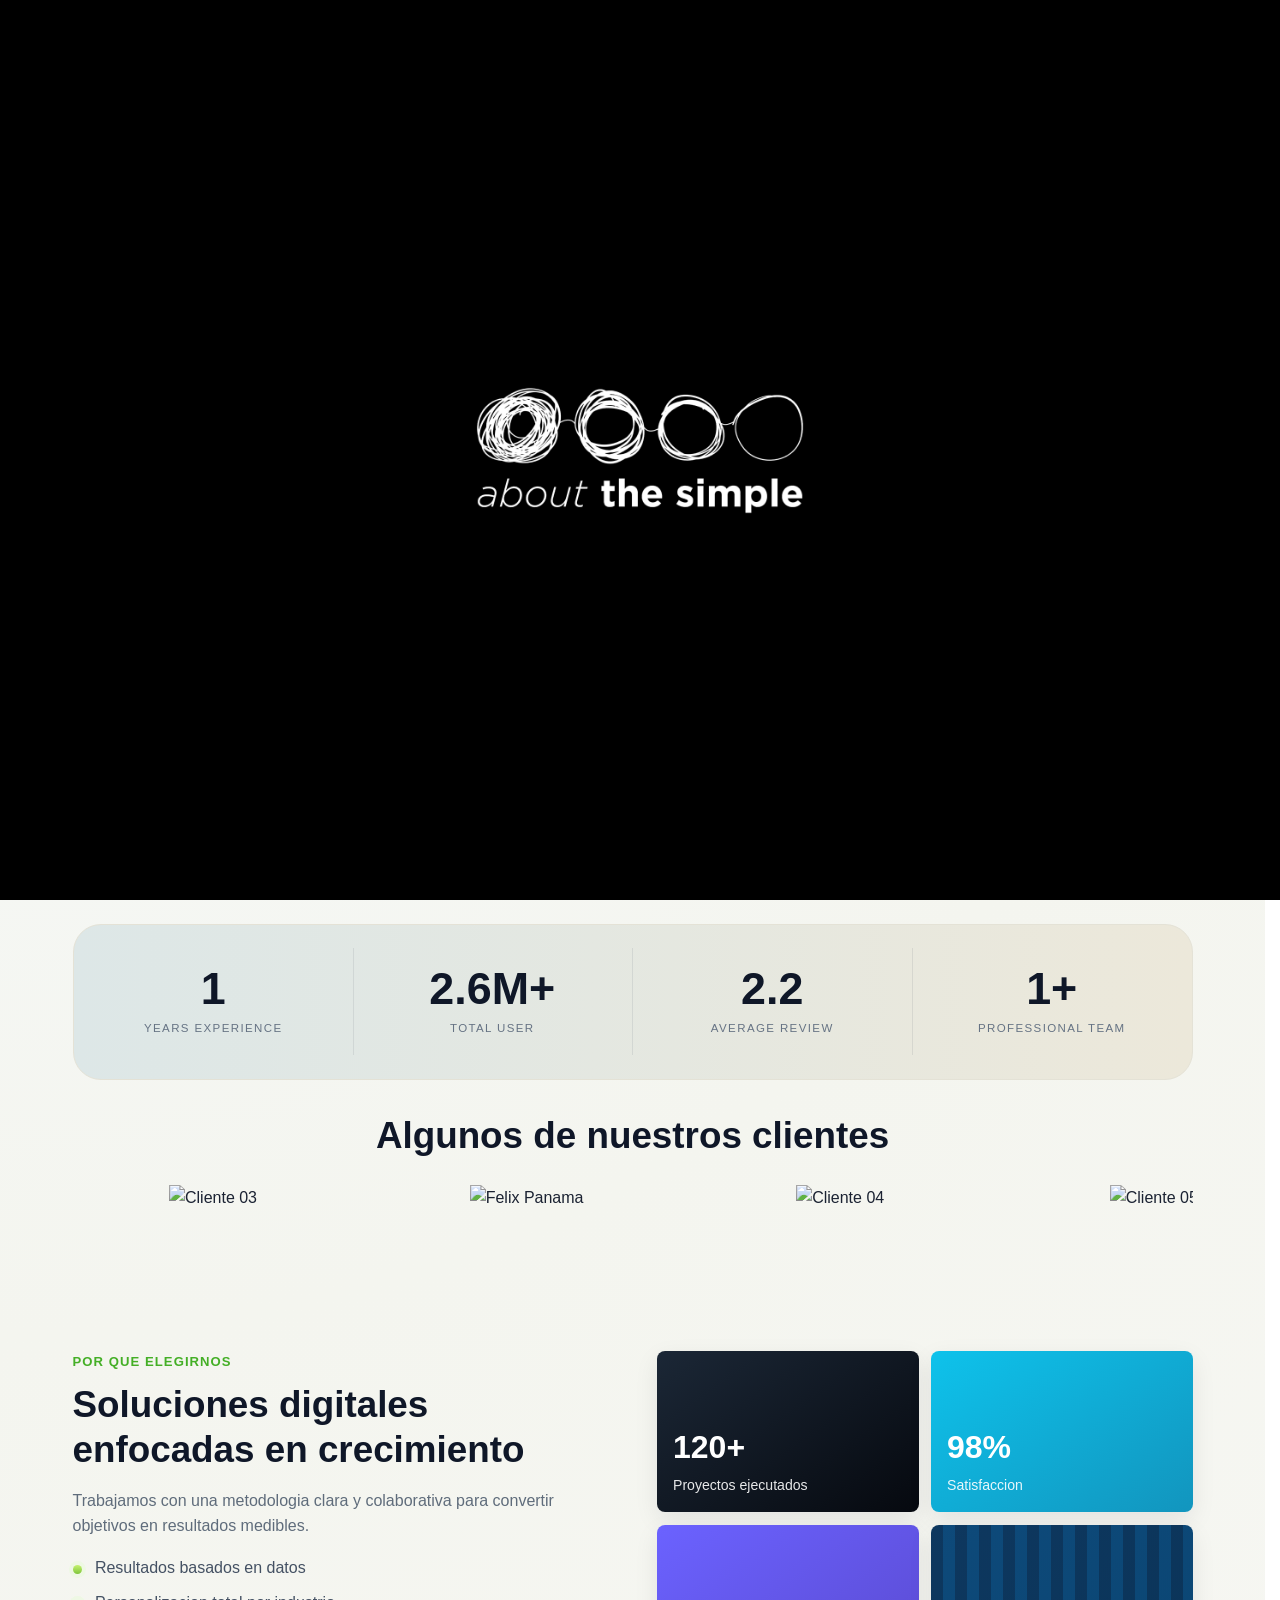
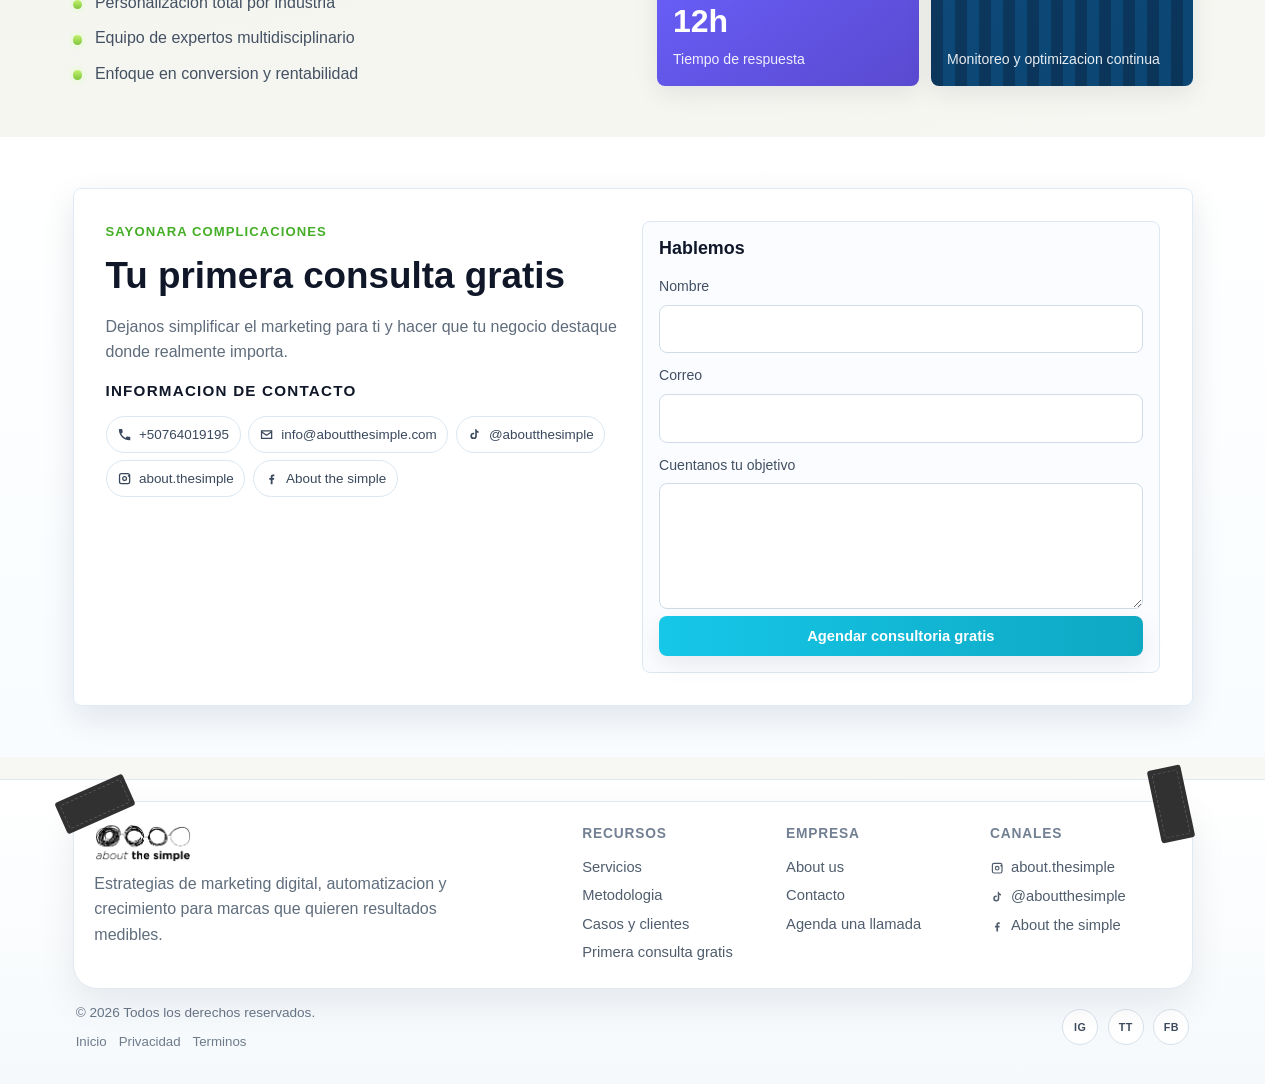
==== commit 9f2dfada: "Cambios cambios nuevps" ====
--- a/AboutTheSimple/index.html
+++ b/AboutTheSimple/index.html
@@ -45,10 +45,9 @@
             "email": "info@aboutthesimple.com",
             "telephone": "+50764019195",
             "sameAs": [
-              "https://instagram.com/aboutthesimple",
-              "https://www.tiktok.com/@about.thesimple",
-              "https://facebook.com/aboutthesimple",
-              "https://www.linkedin.com/company/aboutthesimple"
+              "https://instagram.com/about.thesimple",
+              "https://www.tiktok.com/@aboutthesimple",
+              "https://facebook.com/aboutthesimple"
             ]
           },
           {
@@ -84,7 +83,12 @@
     </script>
 </head>
 
-<body>
+<body class="is-loading">
+  <div class="page-loader" role="status" aria-live="polite" aria-label="Cargando sitio">
+    <img class="page-loader-logo" src="assets/about-the-simple-logo-transparent.png" width="794" height="324"
+      alt="About the Simple" />
+  </div>
+
   <a class="skip-link" href="#contenido">Saltar al contenido</a>
 
   <!-- Header and primary navigation -->
@@ -95,7 +99,7 @@
         <a href="trabajos.html">Trabajos</a>
       </nav>
 
-      <a class="brand" href="index.html#inicio" aria-label="Ir al inicio de About the Simple">
+      <a class="brand" href="#inicio" aria-label="Ir al inicio de About the Simple">
         <img class="brand-logo" src="assets/about-the-simple-logo-transparent.png" width="794" height="324"
           alt="About the Simple" />
       </a>
@@ -125,38 +129,30 @@
   <main id="contenido">
     <!-- Hero -->
     <section class="hero section">
-      <div class="container hero-grid">
-        <div class="hero-copy hero-bounce">
-          <p class="hero-chip">WE CAN HELP YOU</p>
-          <h1>
-            Grow <span class="hero-highlight">faster</span> with our all-in-one marketing
-            platform
-          </h1>
-          <div class="hero-flow" aria-hidden="true">
-            <span></span>
-          </div>
-          <p class="lead">
-            We are digital agency focused on performance, automation and strategic creativity to
-            help ambitious brands achieve measurable growth goals.
+      <div class="container hero-simple-grid">
+        <div class="hero-simple-copy">
+          <h1 class="hero-simple-title">Marketing Digital<br />Estrategico</h1>
+          <p class="hero-simple-text">
+            Potenciamos marcas con estrategias digitales personalizadas y data-driven.
           </p>
-          <div class="hero-actions">
-            <a class="hero-primary" href="#contacto">
-              Get started
-              <span aria-hidden="true">-></span>
-            </a>
-            <a class="hero-secondary" href="servicios.html">Learn more</a>
-          </div>
-        </div>
-
-        <figure class="hero-media reveal">
-          <img src="assets/hero-portrait.svg" width="640" height="460"
-            alt="Mujer sonriendo representando crecimiento de marca y resultados de marketing" />
-          <figcaption class="hero-note hero-note-metric">
-            <small>Congrats!</small>
-            <strong>$12.5</strong>
-            <span>1k+ horas de optimizacion</span>
-          </figcaption>
-          <div class="hero-note hero-note-mini" aria-hidden="true">AD</div>
+          <p class="hero-simple-services">
+            <span class="hero-simple-pin" aria-hidden="true"></span>
+            Publicidad
+            <span aria-hidden="true">|</span>
+            Contenido
+            <span aria-hidden="true">|</span>
+            Estrategia
+            <span aria-hidden="true">|</span>
+            Automatizacion
+          </p>
+          <a class="hero-simple-btn" href="#contacto">Hablemos</a>
+        </div>
+
+        <figure class="hero-simple-media">
+          <img class="hero-simple-photo is-active" src="assets/IMG_4855-web.png" width="1218" height="1600"
+            alt="Especialista de marketing digital en pose de pensamiento estrategico" />
+          <img class="hero-simple-photo hero-simple-photo-alt" src="assets/IMG_4868-web.png" width="864" height="1198"
+            alt="Especialista de marketing digital en pose expresiva de duda" loading="lazy" decoding="async" />
         </figure>
       </div>
     </section>
@@ -166,7 +162,7 @@
       <div class="container stats-shell reveal">
         <div class="stats-grid">
           <article class="stat reveal">
-            <p class="stat-value" data-counter="12" data-suffix="">0</p>
+            <p class="stat-value" data-counter="3" data-suffix="">0</p>
             <p class="stat-label">Years experience</p>
           </article>
           <article class="stat reveal">
@@ -178,9 +174,70 @@
             <p class="stat-label">Average review</p>
           </article>
           <article class="stat reveal">
-            <p class="stat-value" data-counter="80" data-suffix="+">0</p>
+            <p class="stat-value" data-counter="4" data-suffix="+">0</p>
             <p class="stat-label">Professional team</p>
           </article>
+        </div>
+      </div>
+    </section>
+
+    <!-- Client logos -->
+    <section id="clientes" class="section client-marquee-section" aria-label="Algunos de nuestros clientes">
+      <div class="container">
+        <div class="section-head section-head-center reveal">
+          <h2>Algunos de nuestros clientes</h2>
+        </div>
+
+        <div class="logo-marquee reveal" role="region" aria-label="Carrusel continuo de logos de clientes">
+          <div class="logo-marquee-track">
+            <figure class="logo-pill">
+              <img src="assets/carrusel%20de%20clientes/png/Logos-clientes-03.png" alt="Cliente 03" loading="lazy"
+                decoding="async" />
+            </figure>
+            <figure class="logo-pill">
+              <img src="assets/carrusel%20de%20clientes/png/logo-felix-panama-fb.png" alt="Felix Panama" loading="lazy"
+                decoding="async" />
+            </figure>
+            <figure class="logo-pill">
+              <img src="assets/carrusel%20de%20clientes/png/Logos-clientes-04.png" alt="Cliente 04" loading="lazy"
+                decoding="async" />
+            </figure>
+            <figure class="logo-pill">
+              <img src="assets/carrusel%20de%20clientes/png/Logos-clientes-05.png" alt="Cliente 05" loading="lazy"
+                decoding="async" />
+            </figure>
+            <figure class="logo-pill">
+              <img src="assets/carrusel%20de%20clientes/png/Logos-clientes-06.png" alt="Cliente 06" loading="lazy"
+                decoding="async" />
+            </figure>
+            <figure class="logo-pill">
+              <img src="assets/carrusel%20de%20clientes/png/pensa.png" alt="Pensa" loading="lazy" decoding="async" />
+            </figure>
+
+            <figure class="logo-pill" aria-hidden="true">
+              <img src="assets/carrusel%20de%20clientes/png/Logos-clientes-03.png" alt="" loading="lazy"
+                decoding="async" />
+            </figure>
+            <figure class="logo-pill" aria-hidden="true">
+              <img src="assets/carrusel%20de%20clientes/png/logo-felix-panama-fb.png" alt="" loading="lazy"
+                decoding="async" />
+            </figure>
+            <figure class="logo-pill" aria-hidden="true">
+              <img src="assets/carrusel%20de%20clientes/png/Logos-clientes-04.png" alt="" loading="lazy"
+                decoding="async" />
+            </figure>
+            <figure class="logo-pill" aria-hidden="true">
+              <img src="assets/carrusel%20de%20clientes/png/Logos-clientes-05.png" alt="" loading="lazy"
+                decoding="async" />
+            </figure>
+            <figure class="logo-pill" aria-hidden="true">
+              <img src="assets/carrusel%20de%20clientes/png/Logos-clientes-06.png" alt="" loading="lazy"
+                decoding="async" />
+            </figure>
+            <figure class="logo-pill" aria-hidden="true">
+              <img src="assets/carrusel%20de%20clientes/png/pensa.png" alt="" loading="lazy" decoding="async" />
+            </figure>
+          </div>
         </div>
       </div>
     </section>
@@ -233,13 +290,46 @@
             Dejanos simplificar el marketing para ti y hacer que tu negocio destaque donde
             realmente importa.
           </p>
-          <ul class="social-list" aria-label="Redes sociales de About the Simple">
-            <li><a href="https://instagram.com/aboutthesimple" aria-label="Instagram">Instagram</a></li>
-            <li><a href="https://tiktok.com/@about.thesimple" aria-label="TikTok">TikTok</a></li>
-            <li><a href="https://facebook.com/aboutthesimple" aria-label="Facebook">Facebook</a></li>
-            <li><a href="https://x.com/aboutthesimple" aria-label="X">X</a></li>
-            <li><a href="https://youtube.com/@aboutthesimple" aria-label="YouTube">YouTube</a></li>
-            <li><a href="https://linkedin.com/company/aboutthesimple" aria-label="LinkedIn">LinkedIn</a></li>
+          <h3 class="contact-info-title">INFORMACION DE CONTACTO</h3>
+          <ul class="social-list" aria-label="Informacion de contacto y redes sociales de About the Simple">
+            <li><a href="tel:+50764019195" aria-label="Telefono +50764019195">
+                <svg viewBox="0 0 24 24" aria-hidden="true">
+                  <path
+                    d="M6.62 10.79a15.05 15.05 0 0 0 6.59 6.59l2.2-2.2a1 1 0 0 1 1-.24 11.5 11.5 0 0 0 3.61.58 1 1 0 0 1 1 1V20a1 1 0 0 1-1 1C10.4 21 3 13.6 3 4a1 1 0 0 1 1-1h3.48a1 1 0 0 1 1 1 11.5 11.5 0 0 0 .58 3.61 1 1 0 0 1-.24 1l-2.2 2.18Z" />
+                </svg>
+                <span>+50764019195</span>
+              </a></li>
+            <li><a href="mailto:info@aboutthesimple.com" aria-label="Correo info@aboutthesimple.com">
+                <svg viewBox="0 0 24 24" aria-hidden="true">
+                  <path
+                    d="M3 5h18v14H3V5Zm2 2v.2l7 4.67L19 7.2V7H5Zm14 10V9.6l-6.45 4.3a1 1 0 0 1-1.1 0L5 9.6V17h14Z" />
+                </svg>
+                <span>info@aboutthesimple.com</span>
+              </a></li>
+            <li><a href="https://www.tiktok.com/@aboutthesimple" aria-label="TikTok @aboutthesimple" target="_blank"
+                rel="noopener noreferrer">
+                <svg viewBox="0 0 24 24" aria-hidden="true">
+                  <path
+                    d="M14.5 3c.52 1.98 1.8 3.3 3.8 3.8v2.6a7.65 7.65 0 0 1-2.8-.86v5.53a5.07 5.07 0 1 1-5.07-5.07c.31 0 .6.03.9.08v2.66a2.53 2.53 0 1 0 1.64 2.37V3h1.56Z" />
+                </svg>
+                <span>@aboutthesimple</span>
+              </a></li>
+            <li><a href="https://instagram.com/about.thesimple" aria-label="Instagram about.thesimple" target="_blank"
+                rel="noopener noreferrer">
+                <svg viewBox="0 0 24 24" aria-hidden="true">
+                  <path
+                    d="M7 3h10a4 4 0 0 1 4 4v10a4 4 0 0 1-4 4H7a4 4 0 0 1-4-4V7a4 4 0 0 1 4-4Zm0 2a2 2 0 0 0-2 2v10a2 2 0 0 0 2 2h10a2 2 0 0 0 2-2V7a2 2 0 0 0-2-2H7Zm11.25 1.5a1.25 1.25 0 1 1 0 2.5 1.25 1.25 0 0 1 0-2.5ZM12 8a4 4 0 1 1 0 8 4 4 0 0 1 0-8Zm0 2a2 2 0 1 0 0 4 2 2 0 0 0 0-4Z" />
+                </svg>
+                <span>about.thesimple</span>
+              </a></li>
+            <li><a href="https://facebook.com/aboutthesimple" aria-label="Facebook About the simple" target="_blank"
+                rel="noopener noreferrer">
+                <svg viewBox="0 0 24 24" aria-hidden="true">
+                  <path
+                    d="M13.5 21v-7h2.3l.35-2.75H13.5V9.5c0-.8.22-1.35 1.38-1.35h1.47V5.7a19.2 19.2 0 0 0-2.14-.1c-2.12 0-3.57 1.3-3.57 3.68v1.97H8.3V14h2.34v7h2.86Z" />
+                </svg>
+                <span>About the simple</span>
+              </a></li>
           </ul>
         </div>
 
@@ -267,7 +357,7 @@
 
       <div class="taped-main">
         <div class="taped-brand">
-          <a class="brand-link" href="index.html#inicio" aria-label="About the Simple">
+          <a class="brand-link" href="#inicio" aria-label="About the Simple">
             <img class="brand-logo brand-logo-footer" src="assets/about-the-simple-logo-transparent.png" width="794"
               height="324" alt="About the Simple" />
           </a>
@@ -293,9 +383,27 @@
           </div>
           <div>
             <h4>Canales</h4>
-            <a href="https://instagram.com/aboutthesimple">Instagram</a>
-            <a href="https://tiktok.com/@about.thesimple">TikTok</a>
-            <a href="https://linkedin.com/company/aboutthesimple">LinkedIn</a>
+            <a class="channel-link" href="https://instagram.com/about.thesimple">
+              <svg viewBox="0 0 24 24" aria-hidden="true">
+                <path
+                  d="M7 3h10a4 4 0 0 1 4 4v10a4 4 0 0 1-4 4H7a4 4 0 0 1-4-4V7a4 4 0 0 1 4-4Zm0 2a2 2 0 0 0-2 2v10a2 2 0 0 0 2 2h10a2 2 0 0 0 2-2V7a2 2 0 0 0-2-2H7Zm11.25 1.5a1.25 1.25 0 1 1 0 2.5 1.25 1.25 0 0 1 0-2.5ZM12 8a4 4 0 1 1 0 8 4 4 0 0 1 0-8Zm0 2a2 2 0 1 0 0 4 2 2 0 0 0 0-4Z" />
+              </svg>
+              <span>about.thesimple</span>
+            </a>
+            <a class="channel-link" href="https://www.tiktok.com/@aboutthesimple">
+              <svg viewBox="0 0 24 24" aria-hidden="true">
+                <path
+                  d="M14.5 3c.52 1.98 1.8 3.3 3.8 3.8v2.6a7.65 7.65 0 0 1-2.8-.86v5.53a5.07 5.07 0 1 1-5.07-5.07c.31 0 .6.03.9.08v2.66a2.53 2.53 0 1 0 1.64 2.37V3h1.56Z" />
+              </svg>
+              <span>@aboutthesimple</span>
+            </a>
+            <a class="channel-link" href="https://facebook.com/aboutthesimple">
+              <svg viewBox="0 0 24 24" aria-hidden="true">
+                <path
+                  d="M13.5 21v-7h2.3l.35-2.75H13.5V9.5c0-.8.22-1.35 1.38-1.35h1.47V5.7a19.2 19.2 0 0 0-2.14-.1c-2.12 0-3.57 1.3-3.57 3.68v1.97H8.3V14h2.34v7h2.86Z" />
+              </svg>
+              <span>About the simple</span>
+            </a>
           </div>
         </div>
       </div>
@@ -312,20 +420,12 @@
       </div>
 
       <div class="footer-social">
-        <a href="https://linkedin.com/company/aboutthesimple" target="_blank" rel="noopener noreferrer"
-          aria-label="LinkedIn de About the Simple" title="LinkedIn">
-          <svg viewBox="0 0 24 24" aria-hidden="true">
-            <path
-              d="M6.94 8.5a1.44 1.44 0 1 1 0-2.88 1.44 1.44 0 0 1 0 2.88ZM5.7 9.9h2.5v8.2H5.7V9.9Zm4.04 0h2.4v1.12h.03c.34-.64 1.17-1.32 2.42-1.32 2.6 0 3.08 1.7 3.08 3.92v4.48h-2.5v-3.97c0-.95-.02-2.17-1.33-2.17-1.33 0-1.54 1.03-1.54 2.1v4.04h-2.56V9.9Z" />
-          </svg>
-        </a>
-        <a href="https://x.com/aboutthesimple" target="_blank" rel="noopener noreferrer"
-          aria-label="X de About the Simple" title="X">
-          <svg viewBox="0 0 24 24" aria-hidden="true">
-            <path
-              d="M18.9 3h2.8l-6.1 7 7.2 11h-5.6l-4.4-6.8-5.9 6.8H4.1l6.6-7.6L3.8 3h5.7l4 6.2L18.9 3Zm-1 16.2h1.6L8.7 4.7H7l10.9 14.5Z" />
-          </svg>
-        </a>
+        <a href="https://instagram.com/about.thesimple" target="_blank" rel="noopener noreferrer"
+          aria-label="Instagram de About the Simple" title="Instagram">IG</a>
+        <a href="https://www.tiktok.com/@aboutthesimple" target="_blank" rel="noopener noreferrer"
+          aria-label="TikTok de About the Simple" title="TikTok">TT</a>
+        <a href="https://facebook.com/aboutthesimple" target="_blank" rel="noopener noreferrer"
+          aria-label="Facebook de About the Simple" title="Facebook">FB</a>
       </div>
     </div>
   </footer>
--- a/AboutTheSimple/styles.css
+++ b/AboutTheSimple/styles.css
@@ -40,6 +40,10 @@
   line-height: 1.6;
 }
 
+body.is-loading {
+  overflow: hidden;
+}
+
 body.nav-open {
   overflow: hidden;
   touch-action: none;
@@ -81,6 +85,36 @@
 
 .skip-link:focus {
   top: 0;
+}
+
+.page-loader {
+  position: fixed;
+  inset: 0;
+  z-index: 9999;
+  display: grid;
+  place-items: center;
+  background: #000;
+  opacity: 1;
+  visibility: visible;
+  will-change: opacity;
+}
+
+.page-loader-logo {
+  width: min(64vw, 340px);
+  height: auto;
+  filter: brightness(0) invert(1);
+  opacity: 0;
+  transform: translateY(8px) scale(0.97);
+  animation: loader-logo-in 0.6s cubic-bezier(0.22, 1, 0.36, 1) 0.12s forwards;
+}
+
+.page-loader.is-hidden {
+  pointer-events: none;
+  animation: loader-fade-out 0.95s ease forwards;
+}
+
+.page-loader.is-hidden .page-loader-logo {
+  animation: loader-logo-out 0.5s ease-out forwards;
 }
 
 .site-header {
@@ -630,6 +664,7 @@
 .stats-strip {
   background: transparent;
   border: 0;
+  margin-top: clamp(1rem, 2.2vw, 1.8rem);
 }
 
 .stats-shell {
@@ -670,6 +705,138 @@
   color: #667384;
   letter-spacing: 0.12em;
   text-transform: uppercase;
+}
+
+/* Hero - simple layout */
+.hero {
+  background: #ececec;
+  padding-block: clamp(0.9rem, 2.3vw, 1.8rem) 0;
+  overflow: hidden;
+}
+
+.hero-simple-grid {
+  display: grid;
+  grid-template-columns: minmax(0, 1fr) minmax(360px, 0.95fr);
+  align-items: end;
+  gap: clamp(1.5rem, 3vw, 3rem);
+  min-height: calc(100svh - 118px);
+}
+
+.hero-simple-copy {
+  align-self: start;
+  max-width: 620px;
+  padding-top: clamp(0.35rem, 1vw, 0.8rem);
+  padding-bottom: clamp(0.8rem, 2.2vw, 1.5rem);
+}
+
+.hero-simple-title {
+  margin: 0;
+  max-width: none;
+  color: #2f4a6d;
+  font-size: clamp(2.3rem, 5.8vw, 5rem);
+  font-weight: 800;
+  letter-spacing: -0.03em;
+  line-height: 0.95;
+  text-wrap: balance;
+}
+
+.hero-simple-text {
+  margin-top: clamp(1rem, 1.9vw, 1.5rem);
+  max-width: 30ch;
+  color: #121924;
+  font-size: clamp(1.12rem, 1.85vw, 2rem);
+  line-height: 1.45;
+}
+
+.hero-simple-services {
+  display: flex;
+  flex-wrap: wrap;
+  align-items: center;
+  gap: 0.5rem;
+  margin-top: 0.45rem;
+  max-width: 34ch;
+  color: #121924;
+  font-size: clamp(1.08rem, 1.7vw, 1.95rem);
+}
+
+.hero-simple-services span[aria-hidden="true"]:not(.hero-simple-pin) {
+  color: #2f66d0;
+}
+
+.hero-simple-pin {
+  position: relative;
+  width: 0.54rem;
+  height: 0.54rem;
+  margin-right: 0.35rem;
+  border-radius: 999px;
+  background: #df3957;
+  transform: translateY(-0.07rem);
+}
+
+.hero-simple-pin::after {
+  content: "";
+  position: absolute;
+  top: 0.45rem;
+  left: 44%;
+  width: 0.12rem;
+  height: 0.32rem;
+  border-radius: 999px;
+  background: #df3957;
+}
+
+.hero-simple-btn {
+  display: inline-flex;
+  align-items: center;
+  justify-content: center;
+  margin-top: clamp(1.2rem, 2.2vw, 1.8rem);
+  min-width: 192px;
+  padding: 0.95rem 1.4rem;
+  border-radius: 999px;
+  background: #d6a23c;
+  color: #fff;
+  font-size: clamp(1rem, 1.25vw, 1.5rem);
+  font-weight: 700;
+  line-height: 1;
+  transition: transform 0.2s ease, box-shadow 0.2s ease, background-color 0.2s ease;
+}
+
+.hero-simple-btn:hover,
+.hero-simple-btn:focus-visible {
+  background: #c5922e;
+  transform: translateY(-1px);
+  box-shadow: 0 10px 22px rgba(120, 84, 18, 0.2);
+}
+
+.hero-simple-media {
+  margin: 0;
+  position: relative;
+  align-self: end;
+  justify-self: end;
+  width: min(100%, 720px);
+  aspect-ratio: 1218 / 1600;
+  overflow: hidden;
+}
+
+.hero-simple-photo {
+  position: absolute;
+  inset: 0;
+  width: 100%;
+  height: 100%;
+  object-fit: cover;
+  object-position: center bottom;
+  --hero-photo-scale: 1;
+  transform: translateY(-38px) scale(var(--hero-photo-scale));
+  transform-origin: center bottom;
+  opacity: 0;
+  transition: opacity 0.65s ease;
+}
+
+.hero-simple-photo.is-active {
+  opacity: 1;
+}
+
+.hero-simple-photo-alt {
+  --hero-photo-scale: 0.92;
 }
 
 /* Shared card and grid patterns */
@@ -720,6 +887,11 @@
   margin-bottom: 1.7rem;
 }
 
+.section-head-center {
+  text-align: center;
+  margin-inline: auto;
+}
+
 .service-grid {
   display: grid;
   grid-template-columns: repeat(2, minmax(0, 1fr));
@@ -879,6 +1051,178 @@
   border-color: #c7d9e8;
 }
 
+.client-marquee-section {
+  padding-top: clamp(1.2rem, 2.8vw, 2.1rem);
+}
+
+.logo-marquee {
+  position: relative;
+  overflow: hidden;
+  border: 0;
+  border-radius: 0;
+  background: transparent;
+  box-shadow: none;
+  padding: 0;
+}
+
+.logo-marquee::before,
+.logo-marquee::after {
+  content: "";
+  position: absolute;
+  top: 0;
+  bottom: 0;
+  width: 84px;
+  pointer-events: none;
+  z-index: 2;
+  display: none;
+}
+
+.logo-marquee::before {
+  left: 0;
+  background: linear-gradient(90deg, rgba(247, 250, 252, 0.98) 0%, rgba(247, 250, 252, 0) 100%);
+}
+
+.logo-marquee::after {
+  right: 0;
+  background: linear-gradient(270deg, rgba(247, 246, 239, 0.98) 0%, rgba(247, 246, 239, 0) 100%);
+}
+
+.logo-marquee-track {
+  display: flex;
+  align-items: center;
+  gap: 2.1rem;
+  width: max-content;
+  animation: logos-scroll 28s linear infinite;
+  will-change: transform;
+}
+
+.logo-marquee:hover .logo-marquee-track {
+  animation-play-state: paused;
+}
+
+.logo-pill {
+  margin: 0;
+  min-width: 280px;
+  height: auto;
+  padding: 0;
+  display: flex;
+  align-items: center;
+  justify-content: center;
+  border-radius: 0;
+  border: 0;
+  background: transparent;
+  box-shadow: none;
+  flex: 0 0 auto;
+}
+
+.logo-pill img {
+  width: auto;
+  max-width: 100%;
+  height: clamp(56px, 5vw, 84px);
+  filter: none;
+  opacity: 0.95;
+  transition: opacity 0.3s ease;
+}
+
+.logo-pill:hover img {
+  opacity: 1;
+}
+
+.instagram-section {
+  padding-top: clamp(1.4rem, 3vw, 2.4rem);
+}
+
+.ig-wall {
+  display: grid;
+  grid-template-columns: repeat(3, minmax(0, 1fr));
+  grid-auto-rows: minmax(180px, auto);
+  gap: 0.95rem;
+}
+
+.ig-post-card {
+  border-radius: 16px;
+  overflow: hidden;
+  border: 1px solid #dbe4ed;
+  box-shadow: var(--shadow-card);
+  background: #f2f5f8;
+  min-height: 220px;
+}
+
+.ig-post-card.is-wide {
+  grid-column: span 2;
+  min-height: 270px;
+}
+
+.ig-post-card.is-tall {
+  grid-row: span 2;
+  min-height: 460px;
+}
+
+.ig-post-link {
+  position: relative;
+  display: block;
+  width: 100%;
+  height: 100%;
+}
+
+.ig-post-link img {
+  width: 100%;
+  height: 100%;
+  object-fit: cover;
+  transition: transform 0.55s cubic-bezier(0.22, 1, 0.36, 1);
+}
+
+.ig-post-overlay {
+  position: absolute;
+  inset: 0;
+  background: linear-gradient(
+    180deg,
+    rgba(7, 12, 22, 0.08) 0%,
+    rgba(7, 12, 22, 0.24) 62%,
+    rgba(7, 12, 22, 0.58) 100%
+  );
+  opacity: 0;
+  transition: opacity 0.35s ease;
+}
+
+.ig-post-meta {
+  position: absolute;
+  left: 0.78rem;
+  right: 0.78rem;
+  bottom: 0.72rem;
+  display: inline-flex;
+  align-items: center;
+  gap: 0.45rem;
+  color: #fff;
+  font-size: 0.86rem;
+  opacity: 0;
+  transform: translateY(10px);
+  transition: opacity 0.35s ease, transform 0.35s ease;
+}
+
+.ig-post-meta svg {
+  width: 1rem;
+  height: 1rem;
+  fill: currentColor;
+  flex: 0 0 auto;
+}
+
+.ig-post-link:hover .ig-post-overlay,
+.ig-post-link:focus-visible .ig-post-overlay {
+  opacity: 1;
+}
+
+.ig-post-link:hover .ig-post-meta,
+.ig-post-link:focus-visible .ig-post-meta {
+  opacity: 1;
+  transform: translateY(0);
+}
+
+.ig-post-link:hover img,
+.ig-post-link:focus-visible img {
+  transform: scale(1.03);
+}
+
 .cta-section {
   background: linear-gradient(180deg, #ffffff 0%, #f8fcff 100%);
 }
@@ -903,14 +1247,29 @@
   gap: 0.45rem;
 }
 
+.contact-info-title {
+  margin: 1.05rem 0 0.3rem;
+  font-size: 0.95rem;
+  letter-spacing: 0.08em;
+  text-transform: uppercase;
+}
+
 .social-list a {
   display: inline-flex;
   align-items: center;
+  gap: 0.42rem;
   border: 1px solid #dbe7f2;
   border-radius: 999px;
   padding: 0.42rem 0.66rem;
   font-size: 0.84rem;
   color: #39485c;
+}
+
+.social-list a svg {
+  width: 0.95rem;
+  height: 0.95rem;
+  fill: currentColor;
+  flex: 0 0 auto;
 }
 
 .contact-form {
@@ -1041,6 +1400,19 @@
   transition: color 0.2s ease;
 }
 
+.taped-links a.channel-link {
+  display: inline-flex;
+  align-items: center;
+  gap: 0.42rem;
+}
+
+.taped-links a.channel-link svg {
+  width: 0.9rem;
+  height: 0.9rem;
+  fill: currentColor;
+  flex: 0 0 auto;
+}
+
 .taped-links a:hover {
   color: #132034;
 }
@@ -1087,6 +1459,10 @@
   display: inline-flex;
   align-items: center;
   justify-content: center;
+  color: #3e4b5e;
+  font-size: 0.67rem;
+  font-weight: 800;
+  letter-spacing: 0.04em;
   transition: transform 0.2s ease, border-color 0.2s ease;
 }
 
@@ -1123,7 +1499,8 @@
 
 .service-card.reveal.is-visible,
 .stat.reveal.is-visible,
-.logo-card.reveal.is-visible {
+.logo-card.reveal.is-visible,
+.ig-post-card.reveal.is-visible {
   animation: card-rise 0.75s cubic-bezier(0.22, 1, 0.36, 1) both;
 }
 
@@ -1149,6 +1526,30 @@
 .stats-grid .stat.reveal.is-visible:nth-child(4),
 .logo-grid .logo-card.reveal.is-visible:nth-child(4) {
   animation-delay: 0.26s;
+}
+
+.ig-wall .ig-post-card.reveal.is-visible:nth-child(1) {
+  animation-delay: 0.04s;
+}
+
+.ig-wall .ig-post-card.reveal.is-visible:nth-child(2) {
+  animation-delay: 0.11s;
+}
+
+.ig-wall .ig-post-card.reveal.is-visible:nth-child(3) {
+  animation-delay: 0.18s;
+}
+
+.ig-wall .ig-post-card.reveal.is-visible:nth-child(4) {
+  animation-delay: 0.25s;
+}
+
+.ig-wall .ig-post-card.reveal.is-visible:nth-child(5) {
+  animation-delay: 0.32s;
+}
+
+.ig-wall .ig-post-card.reveal.is-visible:nth-child(6) {
+  animation-delay: 0.39s;
 }
 
 .logo-grid .logo-card.reveal.is-visible:nth-child(5) {
@@ -1253,11 +1654,54 @@
   }
 }
 
+@keyframes logos-scroll {
+  0% {
+    transform: translate3d(0, 0, 0);
+  }
+  100% {
+    transform: translate3d(-50%, 0, 0);
+  }
+}
+
+@keyframes loader-logo-in {
+  0% {
+    opacity: 0;
+    transform: translateY(8px) scale(0.97);
+  }
+  100% {
+    opacity: 1;
+    transform: translateY(0) scale(1);
+  }
+}
+
+@keyframes loader-logo-out {
+  0% {
+    opacity: 1;
+    transform: translateY(0) scale(1);
+  }
+  100% {
+    opacity: 0;
+    transform: translateY(-8px) scale(0.97);
+  }
+}
+
+@keyframes loader-fade-out {
+  0% {
+    opacity: 1;
+    visibility: visible;
+  }
+  100% {
+    opacity: 0;
+    visibility: hidden;
+  }
+}
+
 @media (prefers-reduced-motion: reduce) {
   .hero-bounce,
   .service-card.reveal.is-visible,
   .stat.reveal.is-visible,
   .logo-card.reveal.is-visible,
+  .ig-post-card.reveal.is-visible,
   .stack.reveal.is-visible .surface-card,
   .kpi-grid.reveal.is-visible .kpi {
     animation: none;
@@ -1268,7 +1712,11 @@
   .service-card,
   .kpi,
   .logo-card,
-  .stat {
+  .ig-post-card,
+  .stat,
+  .page-loader,
+  .page-loader-logo,
+  .hero-simple-photo {
     transition: none;
   }
 
@@ -1276,9 +1724,61 @@
     opacity: 1;
     transform: none;
   }
+
+  .page-loader-logo {
+    animation: none;
+    opacity: 1;
+    transform: none;
+  }
+
+  .page-loader.is-hidden {
+    animation: none;
+    opacity: 0;
+    visibility: hidden;
+  }
+
+  .logo-marquee {
+    overflow-x: auto;
+  }
+
+  .logo-marquee::before,
+  .logo-marquee::after {
+    display: none;
+  }
+
+  .logo-marquee-track {
+    animation: none;
+    padding-inline: 0.35rem;
+  }
+
+  .ig-post-link img,
+  .ig-post-overlay,
+  .ig-post-meta {
+    transition: none;
+  }
 }
 
 @media (max-width: 960px) {
+  .hero {
+    padding-bottom: 1rem;
+  }
+
+  .hero-simple-grid {
+    grid-template-columns: 1fr;
+    min-height: auto;
+    text-align: left;
+  }
+
+  .hero-simple-copy {
+    max-width: 100%;
+    padding-bottom: 0;
+  }
+
+  .hero-simple-media {
+    width: min(88vw, 540px);
+    justify-self: center;
+  }
+
   .hero-grid,
   .split,
   .cta-shell,
@@ -1299,6 +1799,27 @@
     align-items: flex-start;
   }
 
+  .ig-wall {
+    grid-template-columns: repeat(2, minmax(0, 1fr));
+  }
+
+  .ig-post-card,
+  .ig-post-card.is-wide,
+  .ig-post-card.is-tall {
+    grid-column: auto;
+    grid-row: auto;
+    min-height: 260px;
+  }
+
+  .logo-pill {
+    min-width: 230px;
+    height: auto;
+  }
+
+  .logo-pill img {
+    height: 64px;
+  }
+
   .logo-grid {
     grid-template-columns: repeat(2, minmax(0, 1fr));
   }
@@ -1343,6 +1864,19 @@
 }
 
 @media (max-width: 560px) {
+  .hero-simple-services {
+    line-height: 1.5;
+  }
+
+  .hero-simple-btn {
+    min-width: 170px;
+    padding: 0.88rem 1.2rem;
+  }
+
+  .hero-simple-media {
+    width: min(95vw, 420px);
+  }
+
   .brand-logo {
     height: 46px;
   }
@@ -1367,6 +1901,26 @@
     min-height: 340px;
   }
 
+  .ig-wall {
+    grid-template-columns: 1fr;
+  }
+
+  .ig-post-card,
+  .ig-post-card.is-wide,
+  .ig-post-card.is-tall {
+    min-height: 220px;
+  }
+
+  .logo-pill {
+    min-width: 180px;
+    height: auto;
+    padding: 0;
+  }
+
+  .logo-pill img {
+    height: 52px;
+  }
+
   .taped-links {
     grid-template-columns: 1fr;
   }
--- a/AboutTheSimple/styles.css
+++ b/AboutTheSimple/styles.css
@@ -40,6 +40,10 @@
   line-height: 1.6;
 }
 
+body.is-loading {
+  overflow: hidden;
+}
+
 body.nav-open {
   overflow: hidden;
   touch-action: none;
@@ -81,6 +85,36 @@
 
 .skip-link:focus {
   top: 0;
+}
+
+.page-loader {
+  position: fixed;
+  inset: 0;
+  z-index: 9999;
+  display: grid;
+  place-items: center;
+  background: #000;
+  opacity: 1;
+  visibility: visible;
+  will-change: opacity;
+}
+
+.page-loader-logo {
+  width: min(64vw, 340px);
+  height: auto;
+  filter: brightness(0) invert(1);
+  opacity: 0;
+  transform: translateY(8px) scale(0.97);
+  animation: loader-logo-in 0.6s cubic-bezier(0.22, 1, 0.36, 1) 0.12s forwards;
+}
+
+.page-loader.is-hidden {
+  pointer-events: none;
+  animation: loader-fade-out 0.95s ease forwards;
+}
+
+.page-loader.is-hidden .page-loader-logo {
+  animation: loader-logo-out 0.5s ease-out forwards;
 }
 
 .site-header {
@@ -630,6 +664,7 @@
 .stats-strip {
   background: transparent;
   border: 0;
+  margin-top: clamp(1rem, 2.2vw, 1.8rem);
 }
 
 .stats-shell {
@@ -670,6 +705,138 @@
   color: #667384;
   letter-spacing: 0.12em;
   text-transform: uppercase;
+}
+
+/* Hero - simple layout */
+.hero {
+  background: #ececec;
+  padding-block: clamp(0.9rem, 2.3vw, 1.8rem) 0;
+  overflow: hidden;
+}
+
+.hero-simple-grid {
+  display: grid;
+  grid-template-columns: minmax(0, 1fr) minmax(360px, 0.95fr);
+  align-items: end;
+  gap: clamp(1.5rem, 3vw, 3rem);
+  min-height: calc(100svh - 118px);
+}
+
+.hero-simple-copy {
+  align-self: start;
+  max-width: 620px;
+  padding-top: clamp(0.35rem, 1vw, 0.8rem);
+  padding-bottom: clamp(0.8rem, 2.2vw, 1.5rem);
+}
+
+.hero-simple-title {
+  margin: 0;
+  max-width: none;
+  color: #2f4a6d;
+  font-size: clamp(2.3rem, 5.8vw, 5rem);
+  font-weight: 800;
+  letter-spacing: -0.03em;
+  line-height: 0.95;
+  text-wrap: balance;
+}
+
+.hero-simple-text {
+  margin-top: clamp(1rem, 1.9vw, 1.5rem);
+  max-width: 30ch;
+  color: #121924;
+  font-size: clamp(1.12rem, 1.85vw, 2rem);
+  line-height: 1.45;
+}
+
+.hero-simple-services {
+  display: flex;
+  flex-wrap: wrap;
+  align-items: center;
+  gap: 0.5rem;
+  margin-top: 0.45rem;
+  max-width: 34ch;
+  color: #121924;
+  font-size: clamp(1.08rem, 1.7vw, 1.95rem);
+}
+
+.hero-simple-services span[aria-hidden="true"]:not(.hero-simple-pin) {
+  color: #2f66d0;
+}
+
+.hero-simple-pin {
+  position: relative;
+  width: 0.54rem;
+  height: 0.54rem;
+  margin-right: 0.35rem;
+  border-radius: 999px;
+  background: #df3957;
+  transform: translateY(-0.07rem);
+}
+
+.hero-simple-pin::after {
+  content: "";
+  position: absolute;
+  top: 0.45rem;
+  left: 44%;
+  width: 0.12rem;
+  height: 0.32rem;
+  border-radius: 999px;
+  background: #df3957;
+}
+
+.hero-simple-btn {
+  display: inline-flex;
+  align-items: center;
+  justify-content: center;
+  margin-top: clamp(1.2rem, 2.2vw, 1.8rem);
+  min-width: 192px;
+  padding: 0.95rem 1.4rem;
+  border-radius: 999px;
+  background: #d6a23c;
+  color: #fff;
+  font-size: clamp(1rem, 1.25vw, 1.5rem);
+  font-weight: 700;
+  line-height: 1;
+  transition: transform 0.2s ease, box-shadow 0.2s ease, background-color 0.2s ease;
+}
+
+.hero-simple-btn:hover,
+.hero-simple-btn:focus-visible {
+  background: #c5922e;
+  transform: translateY(-1px);
+  box-shadow: 0 10px 22px rgba(120, 84, 18, 0.2);
+}
+
+.hero-simple-media {
+  margin: 0;
+  position: relative;
+  align-self: end;
+  justify-self: end;
+  width: min(100%, 720px);
+  aspect-ratio: 1218 / 1600;
+  overflow: hidden;
+}
+
+.hero-simple-photo {
+  position: absolute;
+  inset: 0;
+  width: 100%;
+  height: 100%;
+  object-fit: cover;
+  object-position: center bottom;
+  --hero-photo-scale: 1;
+  transform: translateY(-38px) scale(var(--hero-photo-scale));
+  transform-origin: center bottom;
+  opacity: 0;
+  transition: opacity 0.65s ease;
+}
+
+.hero-simple-photo.is-active {
+  opacity: 1;
+}
+
+.hero-simple-photo-alt {
+  --hero-photo-scale: 0.92;
 }
 
 /* Shared card and grid patterns */
@@ -720,6 +887,11 @@
   margin-bottom: 1.7rem;
 }
 
+.section-head-center {
+  text-align: center;
+  margin-inline: auto;
+}
+
 .service-grid {
   display: grid;
   grid-template-columns: repeat(2, minmax(0, 1fr));
@@ -879,6 +1051,178 @@
   border-color: #c7d9e8;
 }
 
+.client-marquee-section {
+  padding-top: clamp(1.2rem, 2.8vw, 2.1rem);
+}
+
+.logo-marquee {
+  position: relative;
+  overflow: hidden;
+  border: 0;
+  border-radius: 0;
+  background: transparent;
+  box-shadow: none;
+  padding: 0;
+}
+
+.logo-marquee::before,
+.logo-marquee::after {
+  content: "";
+  position: absolute;
+  top: 0;
+  bottom: 0;
+  width: 84px;
+  pointer-events: none;
+  z-index: 2;
+  display: none;
+}
+
+.logo-marquee::before {
+  left: 0;
+  background: linear-gradient(90deg, rgba(247, 250, 252, 0.98) 0%, rgba(247, 250, 252, 0) 100%);
+}
+
+.logo-marquee::after {
+  right: 0;
+  background: linear-gradient(270deg, rgba(247, 246, 239, 0.98) 0%, rgba(247, 246, 239, 0) 100%);
+}
+
+.logo-marquee-track {
+  display: flex;
+  align-items: center;
+  gap: 2.1rem;
+  width: max-content;
+  animation: logos-scroll 28s linear infinite;
+  will-change: transform;
+}
+
+.logo-marquee:hover .logo-marquee-track {
+  animation-play-state: paused;
+}
+
+.logo-pill {
+  margin: 0;
+  min-width: 280px;
+  height: auto;
+  padding: 0;
+  display: flex;
+  align-items: center;
+  justify-content: center;
+  border-radius: 0;
+  border: 0;
+  background: transparent;
+  box-shadow: none;
+  flex: 0 0 auto;
+}
+
+.logo-pill img {
+  width: auto;
+  max-width: 100%;
+  height: clamp(56px, 5vw, 84px);
+  filter: none;
+  opacity: 0.95;
+  transition: opacity 0.3s ease;
+}
+
+.logo-pill:hover img {
+  opacity: 1;
+}
+
+.instagram-section {
+  padding-top: clamp(1.4rem, 3vw, 2.4rem);
+}
+
+.ig-wall {
+  display: grid;
+  grid-template-columns: repeat(3, minmax(0, 1fr));
+  grid-auto-rows: minmax(180px, auto);
+  gap: 0.95rem;
+}
+
+.ig-post-card {
+  border-radius: 16px;
+  overflow: hidden;
+  border: 1px solid #dbe4ed;
+  box-shadow: var(--shadow-card);
+  background: #f2f5f8;
+  min-height: 220px;
+}
+
+.ig-post-card.is-wide {
+  grid-column: span 2;
+  min-height: 270px;
+}
+
+.ig-post-card.is-tall {
+  grid-row: span 2;
+  min-height: 460px;
+}
+
+.ig-post-link {
+  position: relative;
+  display: block;
+  width: 100%;
+  height: 100%;
+}
+
+.ig-post-link img {
+  width: 100%;
+  height: 100%;
+  object-fit: cover;
+  transition: transform 0.55s cubic-bezier(0.22, 1, 0.36, 1);
+}
+
+.ig-post-overlay {
+  position: absolute;
+  inset: 0;
+  background: linear-gradient(
+    180deg,
+    rgba(7, 12, 22, 0.08) 0%,
+    rgba(7, 12, 22, 0.24) 62%,
+    rgba(7, 12, 22, 0.58) 100%
+  );
+  opacity: 0;
+  transition: opacity 0.35s ease;
+}
+
+.ig-post-meta {
+  position: absolute;
+  left: 0.78rem;
+  right: 0.78rem;
+  bottom: 0.72rem;
+  display: inline-flex;
+  align-items: center;
+  gap: 0.45rem;
+  color: #fff;
+  font-size: 0.86rem;
+  opacity: 0;
+  transform: translateY(10px);
+  transition: opacity 0.35s ease, transform 0.35s ease;
+}
+
+.ig-post-meta svg {
+  width: 1rem;
+  height: 1rem;
+  fill: currentColor;
+  flex: 0 0 auto;
+}
+
+.ig-post-link:hover .ig-post-overlay,
+.ig-post-link:focus-visible .ig-post-overlay {
+  opacity: 1;
+}
+
+.ig-post-link:hover .ig-post-meta,
+.ig-post-link:focus-visible .ig-post-meta {
+  opacity: 1;
+  transform: translateY(0);
+}
+
+.ig-post-link:hover img,
+.ig-post-link:focus-visible img {
+  transform: scale(1.03);
+}
+
 .cta-section {
   background: linear-gradient(180deg, #ffffff 0%, #f8fcff 100%);
 }
@@ -903,14 +1247,29 @@
   gap: 0.45rem;
 }
 
+.contact-info-title {
+  margin: 1.05rem 0 0.3rem;
+  font-size: 0.95rem;
+  letter-spacing: 0.08em;
+  text-transform: uppercase;
+}
+
 .social-list a {
   display: inline-flex;
   align-items: center;
+  gap: 0.42rem;
   border: 1px solid #dbe7f2;
   border-radius: 999px;
   padding: 0.42rem 0.66rem;
   font-size: 0.84rem;
   color: #39485c;
+}
+
+.social-list a svg {
+  width: 0.95rem;
+  height: 0.95rem;
+  fill: currentColor;
+  flex: 0 0 auto;
 }
 
 .contact-form {
@@ -1041,6 +1400,19 @@
   transition: color 0.2s ease;
 }
 
+.taped-links a.channel-link {
+  display: inline-flex;
+  align-items: center;
+  gap: 0.42rem;
+}
+
+.taped-links a.channel-link svg {
+  width: 0.9rem;
+  height: 0.9rem;
+  fill: currentColor;
+  flex: 0 0 auto;
+}
+
 .taped-links a:hover {
   color: #132034;
 }
@@ -1087,6 +1459,10 @@
   display: inline-flex;
   align-items: center;
   justify-content: center;
+  color: #3e4b5e;
+  font-size: 0.67rem;
+  font-weight: 800;
+  letter-spacing: 0.04em;
   transition: transform 0.2s ease, border-color 0.2s ease;
 }
 
@@ -1123,7 +1499,8 @@
 
 .service-card.reveal.is-visible,
 .stat.reveal.is-visible,
-.logo-card.reveal.is-visible {
+.logo-card.reveal.is-visible,
+.ig-post-card.reveal.is-visible {
   animation: card-rise 0.75s cubic-bezier(0.22, 1, 0.36, 1) both;
 }
 
@@ -1149,6 +1526,30 @@
 .stats-grid .stat.reveal.is-visible:nth-child(4),
 .logo-grid .logo-card.reveal.is-visible:nth-child(4) {
   animation-delay: 0.26s;
+}
+
+.ig-wall .ig-post-card.reveal.is-visible:nth-child(1) {
+  animation-delay: 0.04s;
+}
+
+.ig-wall .ig-post-card.reveal.is-visible:nth-child(2) {
+  animation-delay: 0.11s;
+}
+
+.ig-wall .ig-post-card.reveal.is-visible:nth-child(3) {
+  animation-delay: 0.18s;
+}
+
+.ig-wall .ig-post-card.reveal.is-visible:nth-child(4) {
+  animation-delay: 0.25s;
+}
+
+.ig-wall .ig-post-card.reveal.is-visible:nth-child(5) {
+  animation-delay: 0.32s;
+}
+
+.ig-wall .ig-post-card.reveal.is-visible:nth-child(6) {
+  animation-delay: 0.39s;
 }
 
 .logo-grid .logo-card.reveal.is-visible:nth-child(5) {
@@ -1253,11 +1654,54 @@
   }
 }
 
+@keyframes logos-scroll {
+  0% {
+    transform: translate3d(0, 0, 0);
+  }
+  100% {
+    transform: translate3d(-50%, 0, 0);
+  }
+}
+
+@keyframes loader-logo-in {
+  0% {
+    opacity: 0;
+    transform: translateY(8px) scale(0.97);
+  }
+  100% {
+    opacity: 1;
+    transform: translateY(0) scale(1);
+  }
+}
+
+@keyframes loader-logo-out {
+  0% {
+    opacity: 1;
+    transform: translateY(0) scale(1);
+  }
+  100% {
+    opacity: 0;
+    transform: translateY(-8px) scale(0.97);
+  }
+}
+
+@keyframes loader-fade-out {
+  0% {
+    opacity: 1;
+    visibility: visible;
+  }
+  100% {
+    opacity: 0;
+    visibility: hidden;
+  }
+}
+
 @media (prefers-reduced-motion: reduce) {
   .hero-bounce,
   .service-card.reveal.is-visible,
   .stat.reveal.is-visible,
   .logo-card.reveal.is-visible,
+  .ig-post-card.reveal.is-visible,
   .stack.reveal.is-visible .surface-card,
   .kpi-grid.reveal.is-visible .kpi {
     animation: none;
@@ -1268,7 +1712,11 @@
   .service-card,
   .kpi,
   .logo-card,
-  .stat {
+  .ig-post-card,
+  .stat,
+  .page-loader,
+  .page-loader-logo,
+  .hero-simple-photo {
     transition: none;
   }
 
@@ -1276,9 +1724,61 @@
     opacity: 1;
     transform: none;
   }
+
+  .page-loader-logo {
+    animation: none;
+    opacity: 1;
+    transform: none;
+  }
+
+  .page-loader.is-hidden {
+    animation: none;
+    opacity: 0;
+    visibility: hidden;
+  }
+
+  .logo-marquee {
+    overflow-x: auto;
+  }
+
+  .logo-marquee::before,
+  .logo-marquee::after {
+    display: none;
+  }
+
+  .logo-marquee-track {
+    animation: none;
+    padding-inline: 0.35rem;
+  }
+
+  .ig-post-link img,
+  .ig-post-overlay,
+  .ig-post-meta {
+    transition: none;
+  }
 }
 
 @media (max-width: 960px) {
+  .hero {
+    padding-bottom: 1rem;
+  }
+
+  .hero-simple-grid {
+    grid-template-columns: 1fr;
+    min-height: auto;
+    text-align: left;
+  }
+
+  .hero-simple-copy {
+    max-width: 100%;
+    padding-bottom: 0;
+  }
+
+  .hero-simple-media {
+    width: min(88vw, 540px);
+    justify-self: center;
+  }
+
   .hero-grid,
   .split,
   .cta-shell,
@@ -1299,6 +1799,27 @@
     align-items: flex-start;
   }
 
+  .ig-wall {
+    grid-template-columns: repeat(2, minmax(0, 1fr));
+  }
+
+  .ig-post-card,
+  .ig-post-card.is-wide,
+  .ig-post-card.is-tall {
+    grid-column: auto;
+    grid-row: auto;
+    min-height: 260px;
+  }
+
+  .logo-pill {
+    min-width: 230px;
+    height: auto;
+  }
+
+  .logo-pill img {
+    height: 64px;
+  }
+
   .logo-grid {
     grid-template-columns: repeat(2, minmax(0, 1fr));
   }
@@ -1343,6 +1864,19 @@
 }
 
 @media (max-width: 560px) {
+  .hero-simple-services {
+    line-height: 1.5;
+  }
+
+  .hero-simple-btn {
+    min-width: 170px;
+    padding: 0.88rem 1.2rem;
+  }
+
+  .hero-simple-media {
+    width: min(95vw, 420px);
+  }
+
   .brand-logo {
     height: 46px;
   }
@@ -1367,6 +1901,26 @@
     min-height: 340px;
   }
 
+  .ig-wall {
+    grid-template-columns: 1fr;
+  }
+
+  .ig-post-card,
+  .ig-post-card.is-wide,
+  .ig-post-card.is-tall {
+    min-height: 220px;
+  }
+
+  .logo-pill {
+    min-width: 180px;
+    height: auto;
+    padding: 0;
+  }
+
+  .logo-pill img {
+    height: 52px;
+  }
+
   .taped-links {
     grid-template-columns: 1fr;
   }
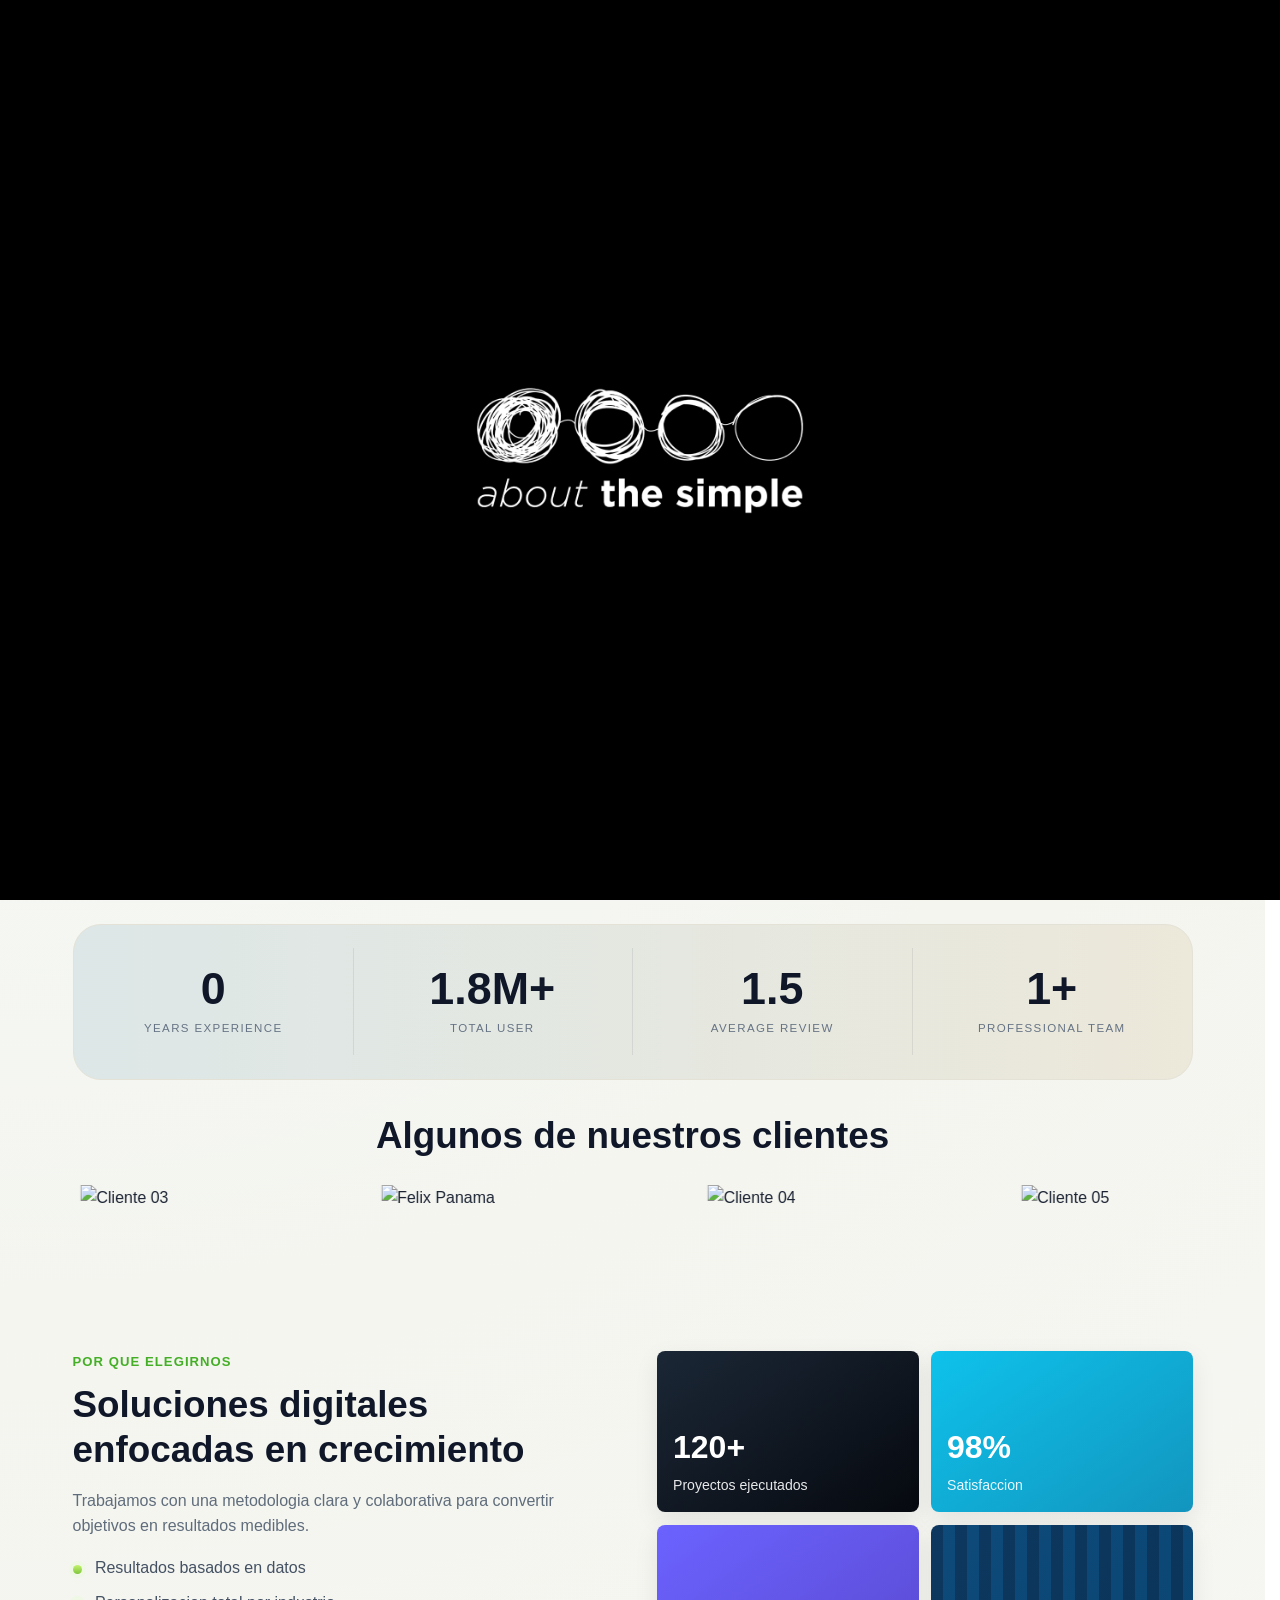
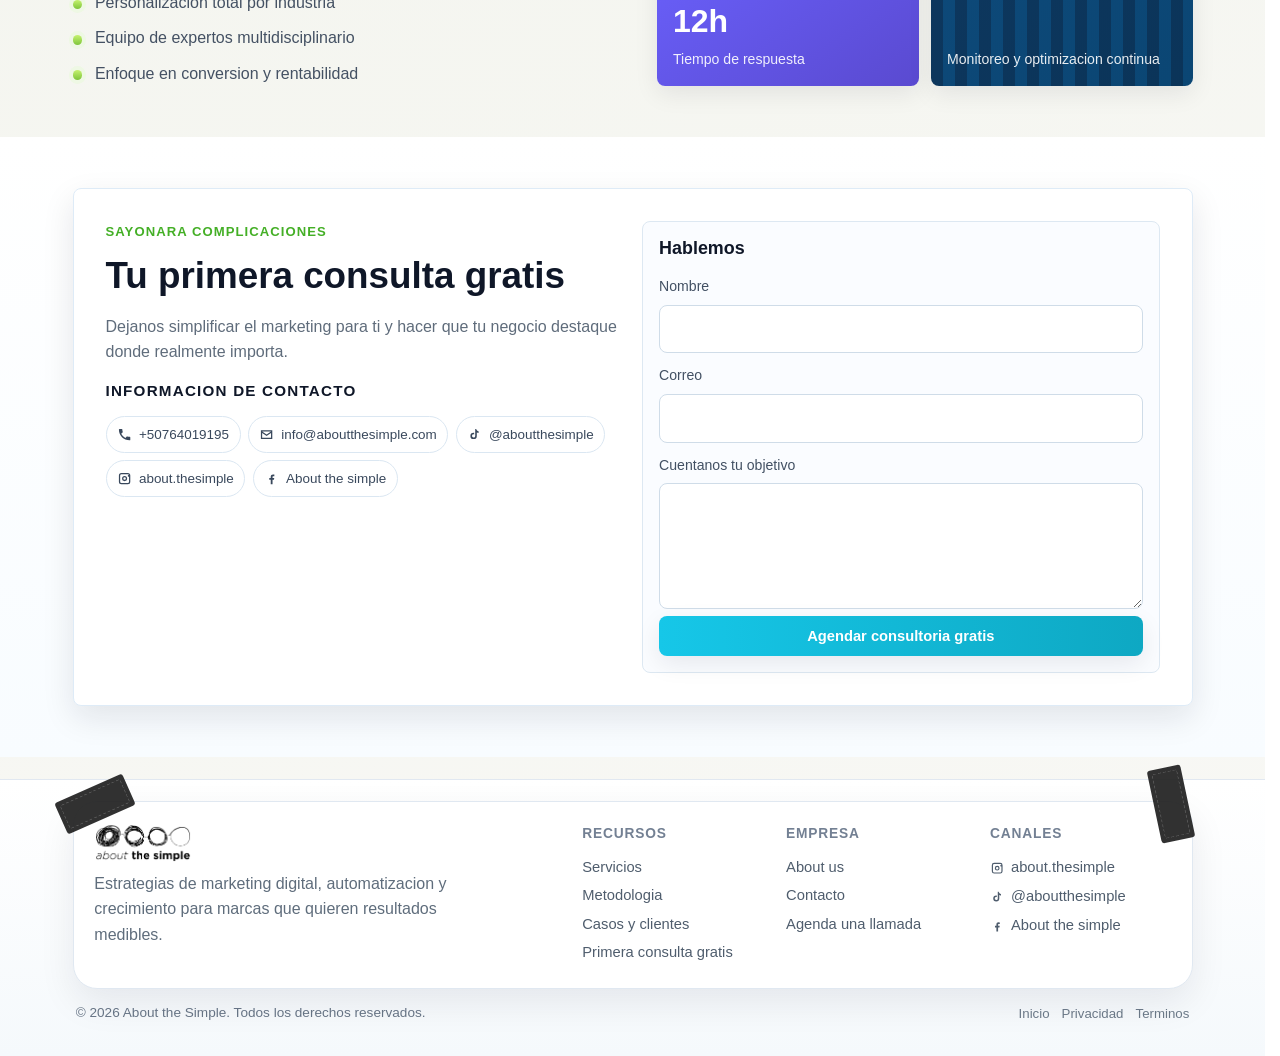
==== commit 620dd112: "Cambios Modificacion en paginas y agregue imagenes nuevas" ====
--- a/AboutTheSimple/index.html
+++ b/AboutTheSimple/index.html
@@ -90,11 +90,13 @@
   </div>
 
   <a class="skip-link" href="#contenido">Saltar al contenido</a>
+  <div id="inicio" aria-hidden="true"></div>
 
   <!-- Header and primary navigation -->
-  <header class="site-header" id="inicio">
+  <header class="site-header">
     <div class="container nav-wrap">
       <nav class="floating-nav nav-left" aria-label="Navegacion izquierda">
+        <a class="is-active" href="#inicio">Inicio</a>
         <a href="servicios.html">Servicios</a>
         <a href="trabajos.html">Trabajos</a>
       </nav>
@@ -117,6 +119,7 @@
       </button>
 
       <nav id="site-nav" class="site-nav" aria-label="Navegacion principal">
+        <a class="is-active" href="#inicio">Inicio</a>
         <a href="servicios.html">Servicios</a>
         <a href="trabajos.html">Trabajos</a>
         <a href="nosotros.html">Nosotros</a>
@@ -411,22 +414,16 @@
 
     <div class="container taped-bottom">
       <div class="bottom-left">
-        <p>&copy; <span id="year"></span> Todos los derechos reservados.</p>
+        <p>&copy; <span id="year"></span> About the Simple. Todos los derechos reservados.</p>
+      </div>
+
+      <div class="bottom-right">
         <div class="legal-links">
           <a href="#inicio">Inicio</a>
           <a href="#contacto">Privacidad</a>
           <a href="#contacto">Terminos</a>
         </div>
       </div>
-
-      <div class="footer-social">
-        <a href="https://instagram.com/about.thesimple" target="_blank" rel="noopener noreferrer"
-          aria-label="Instagram de About the Simple" title="Instagram">IG</a>
-        <a href="https://www.tiktok.com/@aboutthesimple" target="_blank" rel="noopener noreferrer"
-          aria-label="TikTok de About the Simple" title="TikTok">TT</a>
-        <a href="https://facebook.com/aboutthesimple" target="_blank" rel="noopener noreferrer"
-          aria-label="Facebook de About the Simple" title="Facebook">FB</a>
-      </div>
     </div>
   </footer>
 </body>
--- a/AboutTheSimple/styles.css
+++ b/AboutTheSimple/styles.css
@@ -148,7 +148,7 @@
 .brand-logo {
   display: block;
   width: auto;
-  height: 60px;
+  height: 66px;
   filter: invert(1);
 }
 
@@ -168,7 +168,7 @@
   position: static;
   display: flex;
   align-items: center;
-  gap: clamp(0.28rem, 0.7vw, 0.62rem);
+  gap: clamp(0.44rem, 1vw, 0.9rem);
 }
 
 .nav-left {
@@ -182,21 +182,32 @@
 }
 
 .floating-nav a {
+  position: relative;
   color: #222f40;
   font-weight: 700;
-  font-size: 0.69rem;
+  font-size: 0.76rem;
   letter-spacing: 0.09em;
   text-transform: uppercase;
   white-space: nowrap;
   padding: 0.14rem 0.06rem;
   border: 0;
   background: transparent;
-  transition: color 0.25s ease;
-}
-
-.floating-nav a:hover,
+  transform-origin: center;
+  transition:
+    color 0.25s ease,
+    transform 0.25s ease,
+    margin 0.25s ease;
+}
+
 .floating-nav a.is-active {
   color: #101b2f;
+}
+
+.floating-nav a:hover {
+  color: #d4af37;
+  z-index: 2;
+  margin-inline: -0.12rem;
+  transform: scale(1.08);
 }
 
 .site-nav {
@@ -732,7 +743,7 @@
 .hero-simple-title {
   margin: 0;
   max-width: none;
-  color: #2f4a6d;
+  color: #0D1A63;
   font-size: clamp(2.3rem, 5.8vw, 5rem);
   font-weight: 800;
   letter-spacing: -0.03em;
@@ -887,6 +898,35 @@
   margin-bottom: 1.7rem;
 }
 
+.services-intro {
+  display: grid;
+  grid-template-columns: minmax(0, 0.9fr) minmax(0, 1.1fr);
+  align-items: center;
+  gap: clamp(1.2rem, 3.2vw, 2.8rem);
+  margin-bottom: 1.9rem;
+}
+
+.services-intro .section-head {
+  max-width: 62ch;
+  margin-bottom: 0;
+}
+
+.services-intro-media {
+  margin: 0;
+  border-radius: var(--radius);
+  overflow: hidden;
+  border: 1px solid #dce5ee;
+  box-shadow: var(--shadow-card);
+  background: #fff;
+}
+
+.services-intro-media img {
+  width: 100%;
+  height: 100%;
+  min-height: clamp(320px, 40vw, 520px);
+  object-fit: cover;
+}
+
 .section-head-center {
   text-align: center;
   margin-inline: auto;
@@ -916,18 +956,17 @@
   margin: 1.4rem 0 0;
   padding: 0;
   list-style: none;
-  display: flex;
-  flex-wrap: wrap;
-  gap: 0.7rem;
+  display: grid;
+  grid-template-columns: repeat(2, minmax(0, 1fr));
+  gap: 1rem;
 }
 
 .tag-flow li {
-  border-radius: var(--radius);
-  background: #f7fbff;
-  border: 1px solid #dbe9f4;
-  padding: 0.55rem 0.72rem;
-  font-size: 0.86rem;
-  color: #435265;
+  min-height: 0;
+}
+
+.tag-flow .service-card {
+  min-height: 180px;
 }
 
 .check-list {
@@ -998,13 +1037,11 @@
 .kpi-image {
   background:
     linear-gradient(145deg, rgba(15, 30, 64, 0.45), rgba(8, 22, 50, 0.45)),
-    repeating-linear-gradient(
-      90deg,
+    repeating-linear-gradient(90deg,
       #0c4c79 0,
       #0c4c79 12px,
       #0d6ea9 12px,
-      #0d6ea9 24px
-    );
+      #0d6ea9 24px);
 }
 
 .logo-grid {
@@ -1094,10 +1131,6 @@
   width: max-content;
   animation: logos-scroll 28s linear infinite;
   will-change: transform;
-}
-
-.logo-marquee:hover .logo-marquee-track {
-  animation-play-state: paused;
 }
 
 .logo-pill {
@@ -1175,12 +1208,10 @@
 .ig-post-overlay {
   position: absolute;
   inset: 0;
-  background: linear-gradient(
-    180deg,
-    rgba(7, 12, 22, 0.08) 0%,
-    rgba(7, 12, 22, 0.24) 62%,
-    rgba(7, 12, 22, 0.58) 100%
-  );
+  background: linear-gradient(180deg,
+      rgba(7, 12, 22, 0.08) 0%,
+      rgba(7, 12, 22, 0.24) 62%,
+      rgba(7, 12, 22, 0.58) 100%);
   opacity: 0;
   transition: opacity 0.35s ease;
 }
@@ -1432,6 +1463,10 @@
   color: #687687;
 }
 
+.bottom-right {
+  margin-left: auto;
+}
+
 .legal-links {
   margin-top: 0.42rem;
   display: flex;
@@ -1439,47 +1474,18 @@
   gap: 0.75rem;
 }
 
+.bottom-right .legal-links {
+  margin-top: 0;
+  justify-content: flex-end;
+}
+
 .legal-links a {
   font-size: 0.83rem;
   color: #6d7b8a;
 }
 
-.footer-social {
-  display: flex;
-  align-items: center;
-  gap: 0.6rem;
-}
-
-.footer-social a {
-  width: 36px;
-  height: 36px;
-  border-radius: 999px;
-  border: 1px solid #d7e1eb;
-  background: #fff;
-  display: inline-flex;
-  align-items: center;
-  justify-content: center;
-  color: #3e4b5e;
-  font-size: 0.67rem;
-  font-weight: 800;
-  letter-spacing: 0.04em;
-  transition: transform 0.2s ease, border-color 0.2s ease;
-}
-
-.footer-social a:hover {
-  transform: translateY(-2px);
-  border-color: #b8cde0;
-}
-
-.footer-social svg {
-  width: 16px;
-  height: 16px;
-  fill: #3e4b5e;
-}
-
 .taped-links a:focus-visible,
 .legal-links a:focus-visible,
-.footer-social a:focus-visible,
 .brand-link:focus-visible {
   outline: 3px solid rgba(22, 199, 232, 0.28);
   outline-offset: 2px;
@@ -1528,6 +1534,30 @@
   animation-delay: 0.26s;
 }
 
+.tag-flow .service-card.reveal.is-visible:nth-child(1) {
+  animation-delay: 0.05s;
+}
+
+.tag-flow .service-card.reveal.is-visible:nth-child(2) {
+  animation-delay: 0.12s;
+}
+
+.tag-flow .service-card.reveal.is-visible:nth-child(3) {
+  animation-delay: 0.19s;
+}
+
+.tag-flow .service-card.reveal.is-visible:nth-child(4) {
+  animation-delay: 0.26s;
+}
+
+.tag-flow .service-card.reveal.is-visible:nth-child(5) {
+  animation-delay: 0.33s;
+}
+
+.tag-flow .service-card.reveal.is-visible:nth-child(6) {
+  animation-delay: 0.4s;
+}
+
 .ig-wall .ig-post-card.reveal.is-visible:nth-child(1) {
   animation-delay: 0.04s;
 }
@@ -1608,13 +1638,16 @@
     opacity: 0;
     transform: translateX(-84px) scale(0.985);
   }
+
   58% {
     opacity: 1;
     transform: translateX(18px) scale(1.01);
   }
+
   77% {
     transform: translateX(-6px) scale(0.998);
   }
+
   100% {
     opacity: 1;
     transform: translateX(0) scale(1);
@@ -1626,10 +1659,12 @@
     opacity: 0;
     transform: translateY(18px) scale(0.98);
   }
+
   65% {
     opacity: 1;
     transform: translateY(-3px) scale(1.005);
   }
+
   100% {
     opacity: 1;
     transform: translateY(0) scale(1);
@@ -1642,11 +1677,13 @@
     transform: translateY(-24px) rotateX(14deg) scale(0.97);
     clip-path: inset(0 0 96% 0 round 8px);
   }
+
   62% {
     opacity: 1;
     transform: translateY(4px) rotateX(0deg) scale(1.006);
     clip-path: inset(0 0 0 0 round 8px);
   }
+
   100% {
     opacity: 1;
     transform: translateY(0) rotateX(0deg) scale(1);
@@ -1658,6 +1695,7 @@
   0% {
     transform: translate3d(0, 0, 0);
   }
+
   100% {
     transform: translate3d(-50%, 0, 0);
   }
@@ -1668,6 +1706,7 @@
     opacity: 0;
     transform: translateY(8px) scale(0.97);
   }
+
   100% {
     opacity: 1;
     transform: translateY(0) scale(1);
@@ -1679,6 +1718,7 @@
     opacity: 1;
     transform: translateY(0) scale(1);
   }
+
   100% {
     opacity: 0;
     transform: translateY(-8px) scale(0.97);
@@ -1690,6 +1730,7 @@
     opacity: 1;
     visibility: visible;
   }
+
   100% {
     opacity: 0;
     visibility: hidden;
@@ -1697,6 +1738,7 @@
 }
 
 @media (prefers-reduced-motion: reduce) {
+
   .hero-bounce,
   .service-card.reveal.is-visible,
   .stat.reveal.is-visible,
@@ -1790,6 +1832,24 @@
     grid-template-columns: 1fr;
   }
 
+  .tag-flow {
+    grid-template-columns: 1fr;
+  }
+
+  .services-intro {
+    grid-template-columns: 1fr;
+    margin-bottom: 1.35rem;
+  }
+
+  .services-intro .section-head {
+    max-width: 100%;
+  }
+
+  .services-intro-media img {
+    min-height: auto;
+    aspect-ratio: 16 / 10;
+  }
+
   .taped-links {
     grid-template-columns: repeat(2, minmax(0, 1fr));
   }
@@ -1797,6 +1857,14 @@
   .taped-bottom {
     flex-direction: column;
     align-items: flex-start;
+  }
+
+  .bottom-right {
+    margin-left: 0;
+  }
+
+  .bottom-right .legal-links {
+    justify-content: flex-start;
   }
 
   .ig-wall {
@@ -1878,7 +1946,7 @@
   }
 
   .brand-logo {
-    height: 46px;
+    height: 50px;
   }
 
   .brand-logo-footer {
--- a/AboutTheSimple/styles.css
+++ b/AboutTheSimple/styles.css
@@ -148,7 +148,7 @@
 .brand-logo {
   display: block;
   width: auto;
-  height: 60px;
+  height: 66px;
   filter: invert(1);
 }
 
@@ -168,7 +168,7 @@
   position: static;
   display: flex;
   align-items: center;
-  gap: clamp(0.28rem, 0.7vw, 0.62rem);
+  gap: clamp(0.44rem, 1vw, 0.9rem);
 }
 
 .nav-left {
@@ -182,21 +182,32 @@
 }
 
 .floating-nav a {
+  position: relative;
   color: #222f40;
   font-weight: 700;
-  font-size: 0.69rem;
+  font-size: 0.76rem;
   letter-spacing: 0.09em;
   text-transform: uppercase;
   white-space: nowrap;
   padding: 0.14rem 0.06rem;
   border: 0;
   background: transparent;
-  transition: color 0.25s ease;
-}
-
-.floating-nav a:hover,
+  transform-origin: center;
+  transition:
+    color 0.25s ease,
+    transform 0.25s ease,
+    margin 0.25s ease;
+}
+
 .floating-nav a.is-active {
   color: #101b2f;
+}
+
+.floating-nav a:hover {
+  color: #d4af37;
+  z-index: 2;
+  margin-inline: -0.12rem;
+  transform: scale(1.08);
 }
 
 .site-nav {
@@ -732,7 +743,7 @@
 .hero-simple-title {
   margin: 0;
   max-width: none;
-  color: #2f4a6d;
+  color: #0D1A63;
   font-size: clamp(2.3rem, 5.8vw, 5rem);
   font-weight: 800;
   letter-spacing: -0.03em;
@@ -887,6 +898,35 @@
   margin-bottom: 1.7rem;
 }
 
+.services-intro {
+  display: grid;
+  grid-template-columns: minmax(0, 0.9fr) minmax(0, 1.1fr);
+  align-items: center;
+  gap: clamp(1.2rem, 3.2vw, 2.8rem);
+  margin-bottom: 1.9rem;
+}
+
+.services-intro .section-head {
+  max-width: 62ch;
+  margin-bottom: 0;
+}
+
+.services-intro-media {
+  margin: 0;
+  border-radius: var(--radius);
+  overflow: hidden;
+  border: 1px solid #dce5ee;
+  box-shadow: var(--shadow-card);
+  background: #fff;
+}
+
+.services-intro-media img {
+  width: 100%;
+  height: 100%;
+  min-height: clamp(320px, 40vw, 520px);
+  object-fit: cover;
+}
+
 .section-head-center {
   text-align: center;
   margin-inline: auto;
@@ -916,18 +956,17 @@
   margin: 1.4rem 0 0;
   padding: 0;
   list-style: none;
-  display: flex;
-  flex-wrap: wrap;
-  gap: 0.7rem;
+  display: grid;
+  grid-template-columns: repeat(2, minmax(0, 1fr));
+  gap: 1rem;
 }
 
 .tag-flow li {
-  border-radius: var(--radius);
-  background: #f7fbff;
-  border: 1px solid #dbe9f4;
-  padding: 0.55rem 0.72rem;
-  font-size: 0.86rem;
-  color: #435265;
+  min-height: 0;
+}
+
+.tag-flow .service-card {
+  min-height: 180px;
 }
 
 .check-list {
@@ -998,13 +1037,11 @@
 .kpi-image {
   background:
     linear-gradient(145deg, rgba(15, 30, 64, 0.45), rgba(8, 22, 50, 0.45)),
-    repeating-linear-gradient(
-      90deg,
+    repeating-linear-gradient(90deg,
       #0c4c79 0,
       #0c4c79 12px,
       #0d6ea9 12px,
-      #0d6ea9 24px
-    );
+      #0d6ea9 24px);
 }
 
 .logo-grid {
@@ -1094,10 +1131,6 @@
   width: max-content;
   animation: logos-scroll 28s linear infinite;
   will-change: transform;
-}
-
-.logo-marquee:hover .logo-marquee-track {
-  animation-play-state: paused;
 }
 
 .logo-pill {
@@ -1175,12 +1208,10 @@
 .ig-post-overlay {
   position: absolute;
   inset: 0;
-  background: linear-gradient(
-    180deg,
-    rgba(7, 12, 22, 0.08) 0%,
-    rgba(7, 12, 22, 0.24) 62%,
-    rgba(7, 12, 22, 0.58) 100%
-  );
+  background: linear-gradient(180deg,
+      rgba(7, 12, 22, 0.08) 0%,
+      rgba(7, 12, 22, 0.24) 62%,
+      rgba(7, 12, 22, 0.58) 100%);
   opacity: 0;
   transition: opacity 0.35s ease;
 }
@@ -1432,6 +1463,10 @@
   color: #687687;
 }
 
+.bottom-right {
+  margin-left: auto;
+}
+
 .legal-links {
   margin-top: 0.42rem;
   display: flex;
@@ -1439,47 +1474,18 @@
   gap: 0.75rem;
 }
 
+.bottom-right .legal-links {
+  margin-top: 0;
+  justify-content: flex-end;
+}
+
 .legal-links a {
   font-size: 0.83rem;
   color: #6d7b8a;
 }
 
-.footer-social {
-  display: flex;
-  align-items: center;
-  gap: 0.6rem;
-}
-
-.footer-social a {
-  width: 36px;
-  height: 36px;
-  border-radius: 999px;
-  border: 1px solid #d7e1eb;
-  background: #fff;
-  display: inline-flex;
-  align-items: center;
-  justify-content: center;
-  color: #3e4b5e;
-  font-size: 0.67rem;
-  font-weight: 800;
-  letter-spacing: 0.04em;
-  transition: transform 0.2s ease, border-color 0.2s ease;
-}
-
-.footer-social a:hover {
-  transform: translateY(-2px);
-  border-color: #b8cde0;
-}
-
-.footer-social svg {
-  width: 16px;
-  height: 16px;
-  fill: #3e4b5e;
-}
-
 .taped-links a:focus-visible,
 .legal-links a:focus-visible,
-.footer-social a:focus-visible,
 .brand-link:focus-visible {
   outline: 3px solid rgba(22, 199, 232, 0.28);
   outline-offset: 2px;
@@ -1528,6 +1534,30 @@
   animation-delay: 0.26s;
 }
 
+.tag-flow .service-card.reveal.is-visible:nth-child(1) {
+  animation-delay: 0.05s;
+}
+
+.tag-flow .service-card.reveal.is-visible:nth-child(2) {
+  animation-delay: 0.12s;
+}
+
+.tag-flow .service-card.reveal.is-visible:nth-child(3) {
+  animation-delay: 0.19s;
+}
+
+.tag-flow .service-card.reveal.is-visible:nth-child(4) {
+  animation-delay: 0.26s;
+}
+
+.tag-flow .service-card.reveal.is-visible:nth-child(5) {
+  animation-delay: 0.33s;
+}
+
+.tag-flow .service-card.reveal.is-visible:nth-child(6) {
+  animation-delay: 0.4s;
+}
+
 .ig-wall .ig-post-card.reveal.is-visible:nth-child(1) {
   animation-delay: 0.04s;
 }
@@ -1608,13 +1638,16 @@
     opacity: 0;
     transform: translateX(-84px) scale(0.985);
   }
+
   58% {
     opacity: 1;
     transform: translateX(18px) scale(1.01);
   }
+
   77% {
     transform: translateX(-6px) scale(0.998);
   }
+
   100% {
     opacity: 1;
     transform: translateX(0) scale(1);
@@ -1626,10 +1659,12 @@
     opacity: 0;
     transform: translateY(18px) scale(0.98);
   }
+
   65% {
     opacity: 1;
     transform: translateY(-3px) scale(1.005);
   }
+
   100% {
     opacity: 1;
     transform: translateY(0) scale(1);
@@ -1642,11 +1677,13 @@
     transform: translateY(-24px) rotateX(14deg) scale(0.97);
     clip-path: inset(0 0 96% 0 round 8px);
   }
+
   62% {
     opacity: 1;
     transform: translateY(4px) rotateX(0deg) scale(1.006);
     clip-path: inset(0 0 0 0 round 8px);
   }
+
   100% {
     opacity: 1;
     transform: translateY(0) rotateX(0deg) scale(1);
@@ -1658,6 +1695,7 @@
   0% {
     transform: translate3d(0, 0, 0);
   }
+
   100% {
     transform: translate3d(-50%, 0, 0);
   }
@@ -1668,6 +1706,7 @@
     opacity: 0;
     transform: translateY(8px) scale(0.97);
   }
+
   100% {
     opacity: 1;
     transform: translateY(0) scale(1);
@@ -1679,6 +1718,7 @@
     opacity: 1;
     transform: translateY(0) scale(1);
   }
+
   100% {
     opacity: 0;
     transform: translateY(-8px) scale(0.97);
@@ -1690,6 +1730,7 @@
     opacity: 1;
     visibility: visible;
   }
+
   100% {
     opacity: 0;
     visibility: hidden;
@@ -1697,6 +1738,7 @@
 }
 
 @media (prefers-reduced-motion: reduce) {
+
   .hero-bounce,
   .service-card.reveal.is-visible,
   .stat.reveal.is-visible,
@@ -1790,6 +1832,24 @@
     grid-template-columns: 1fr;
   }
 
+  .tag-flow {
+    grid-template-columns: 1fr;
+  }
+
+  .services-intro {
+    grid-template-columns: 1fr;
+    margin-bottom: 1.35rem;
+  }
+
+  .services-intro .section-head {
+    max-width: 100%;
+  }
+
+  .services-intro-media img {
+    min-height: auto;
+    aspect-ratio: 16 / 10;
+  }
+
   .taped-links {
     grid-template-columns: repeat(2, minmax(0, 1fr));
   }
@@ -1797,6 +1857,14 @@
   .taped-bottom {
     flex-direction: column;
     align-items: flex-start;
+  }
+
+  .bottom-right {
+    margin-left: 0;
+  }
+
+  .bottom-right .legal-links {
+    justify-content: flex-start;
   }
 
   .ig-wall {
@@ -1878,7 +1946,7 @@
   }
 
   .brand-logo {
-    height: 46px;
+    height: 50px;
   }
 
   .brand-logo-footer {
